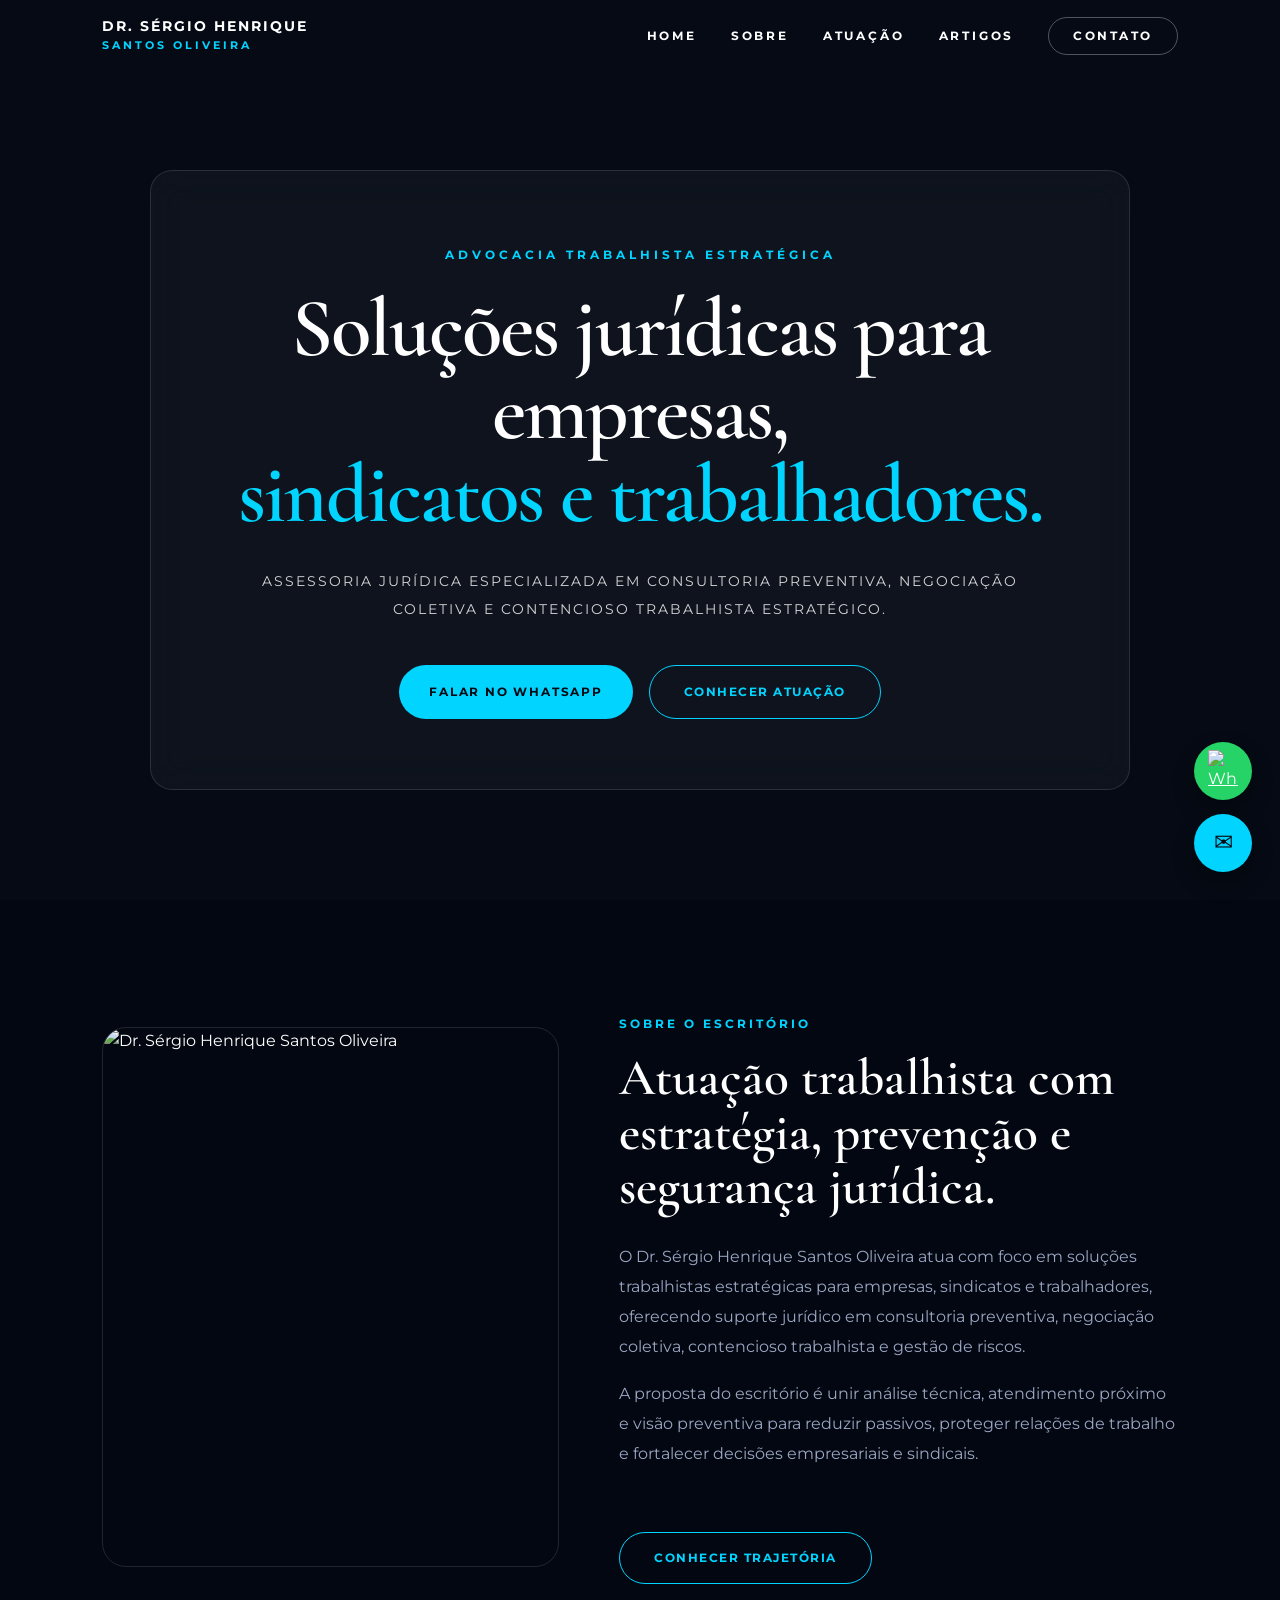
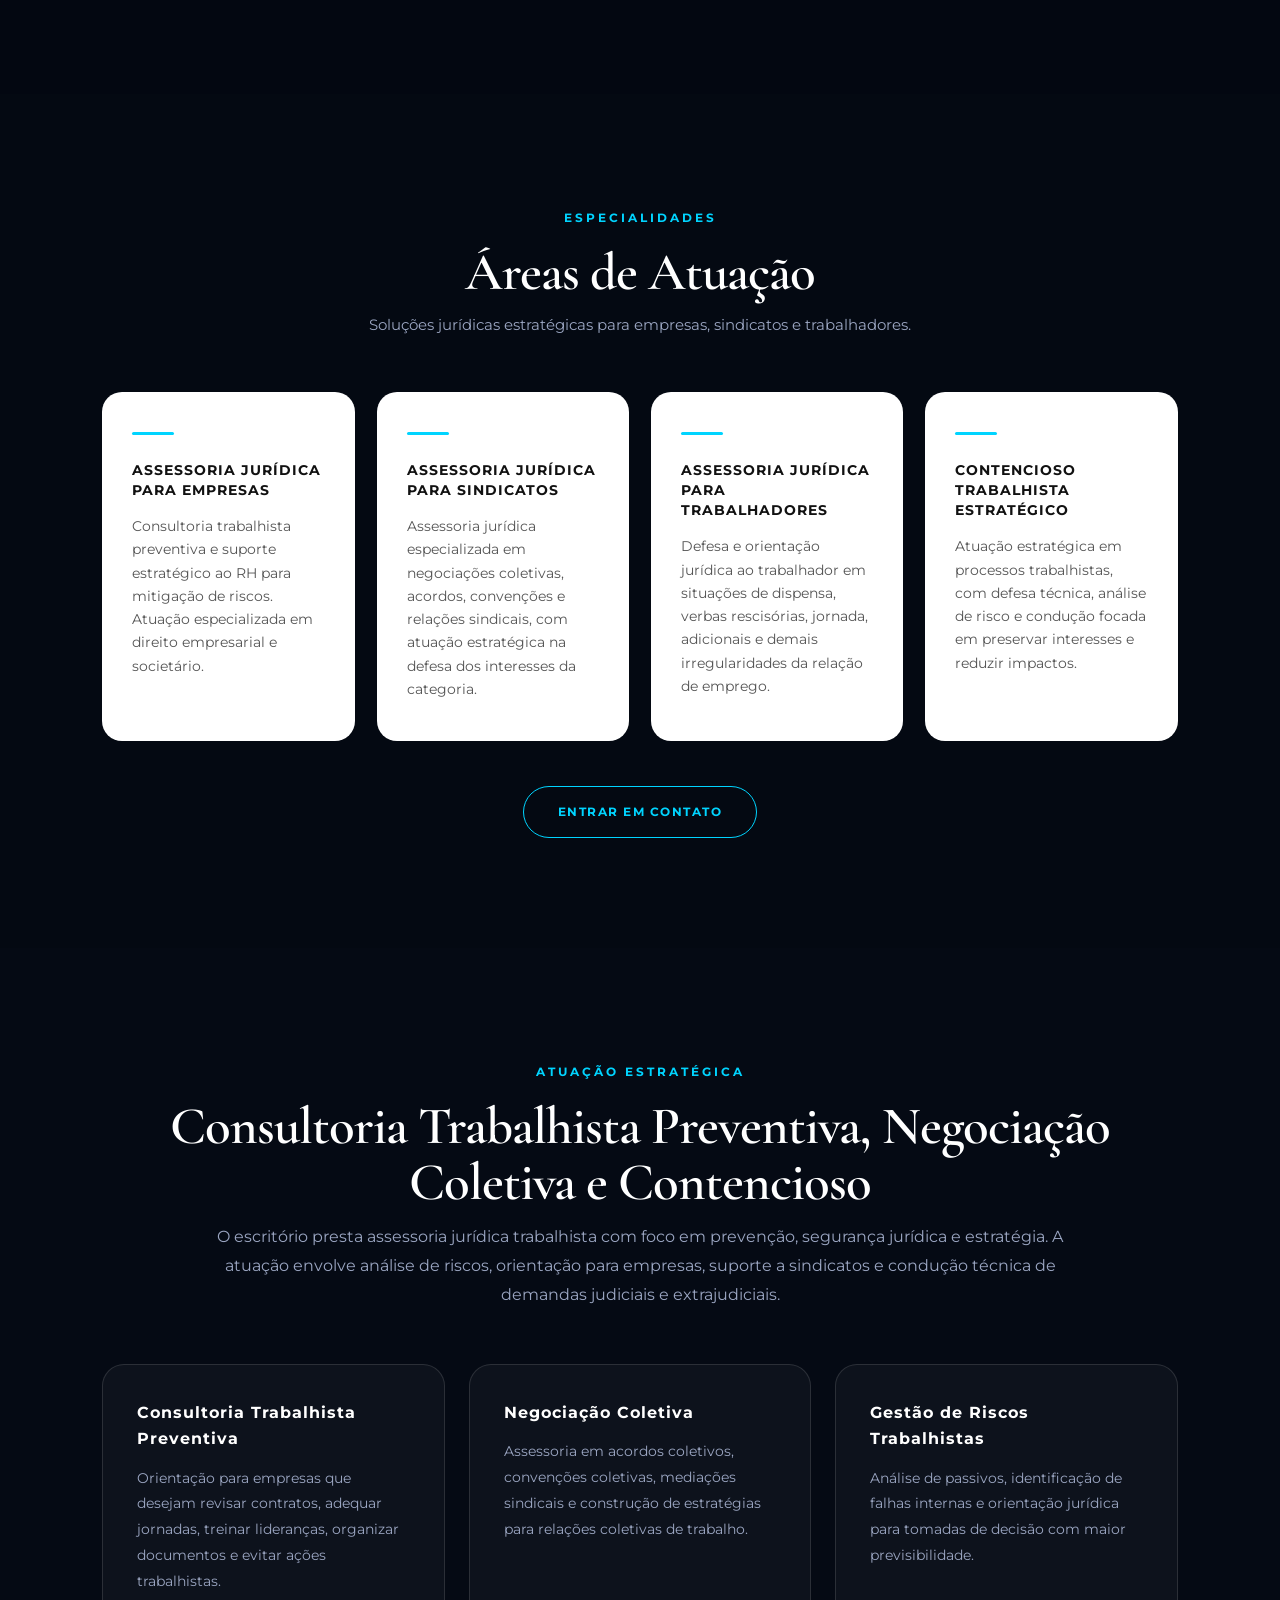
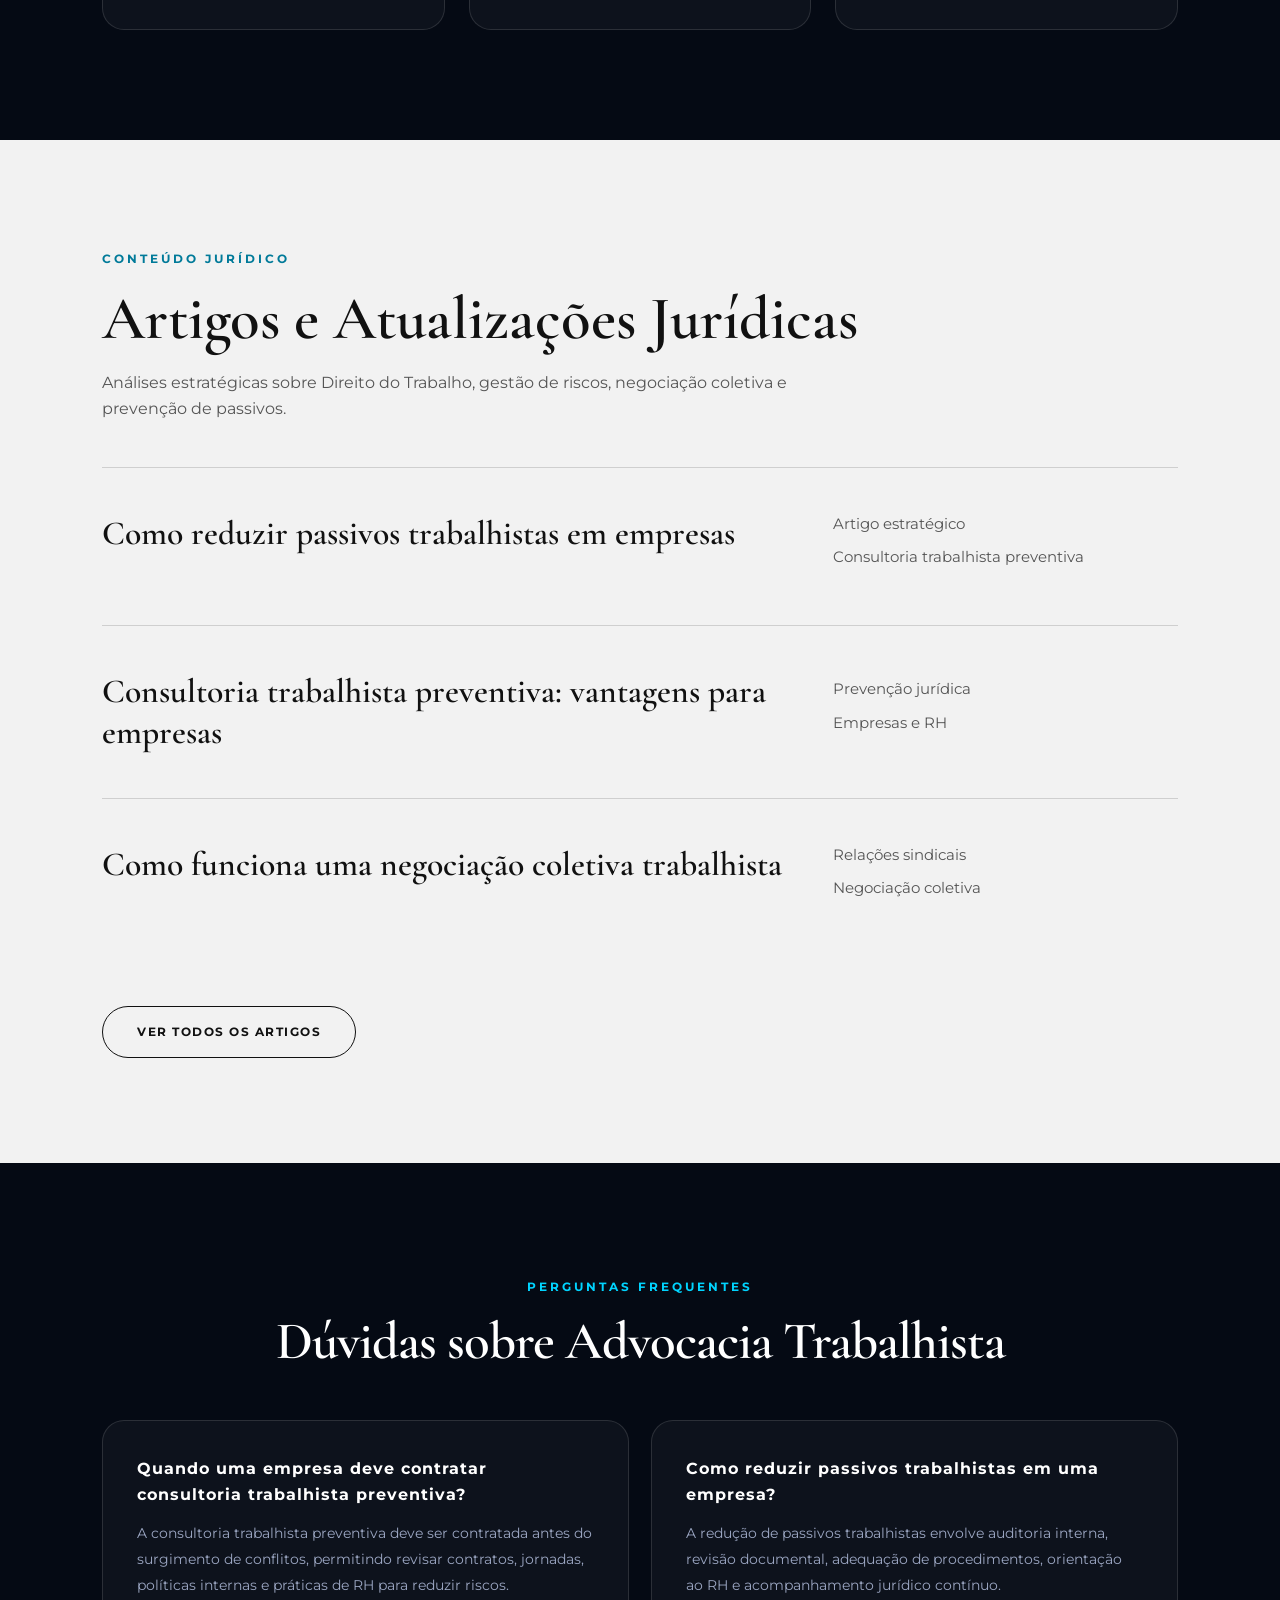
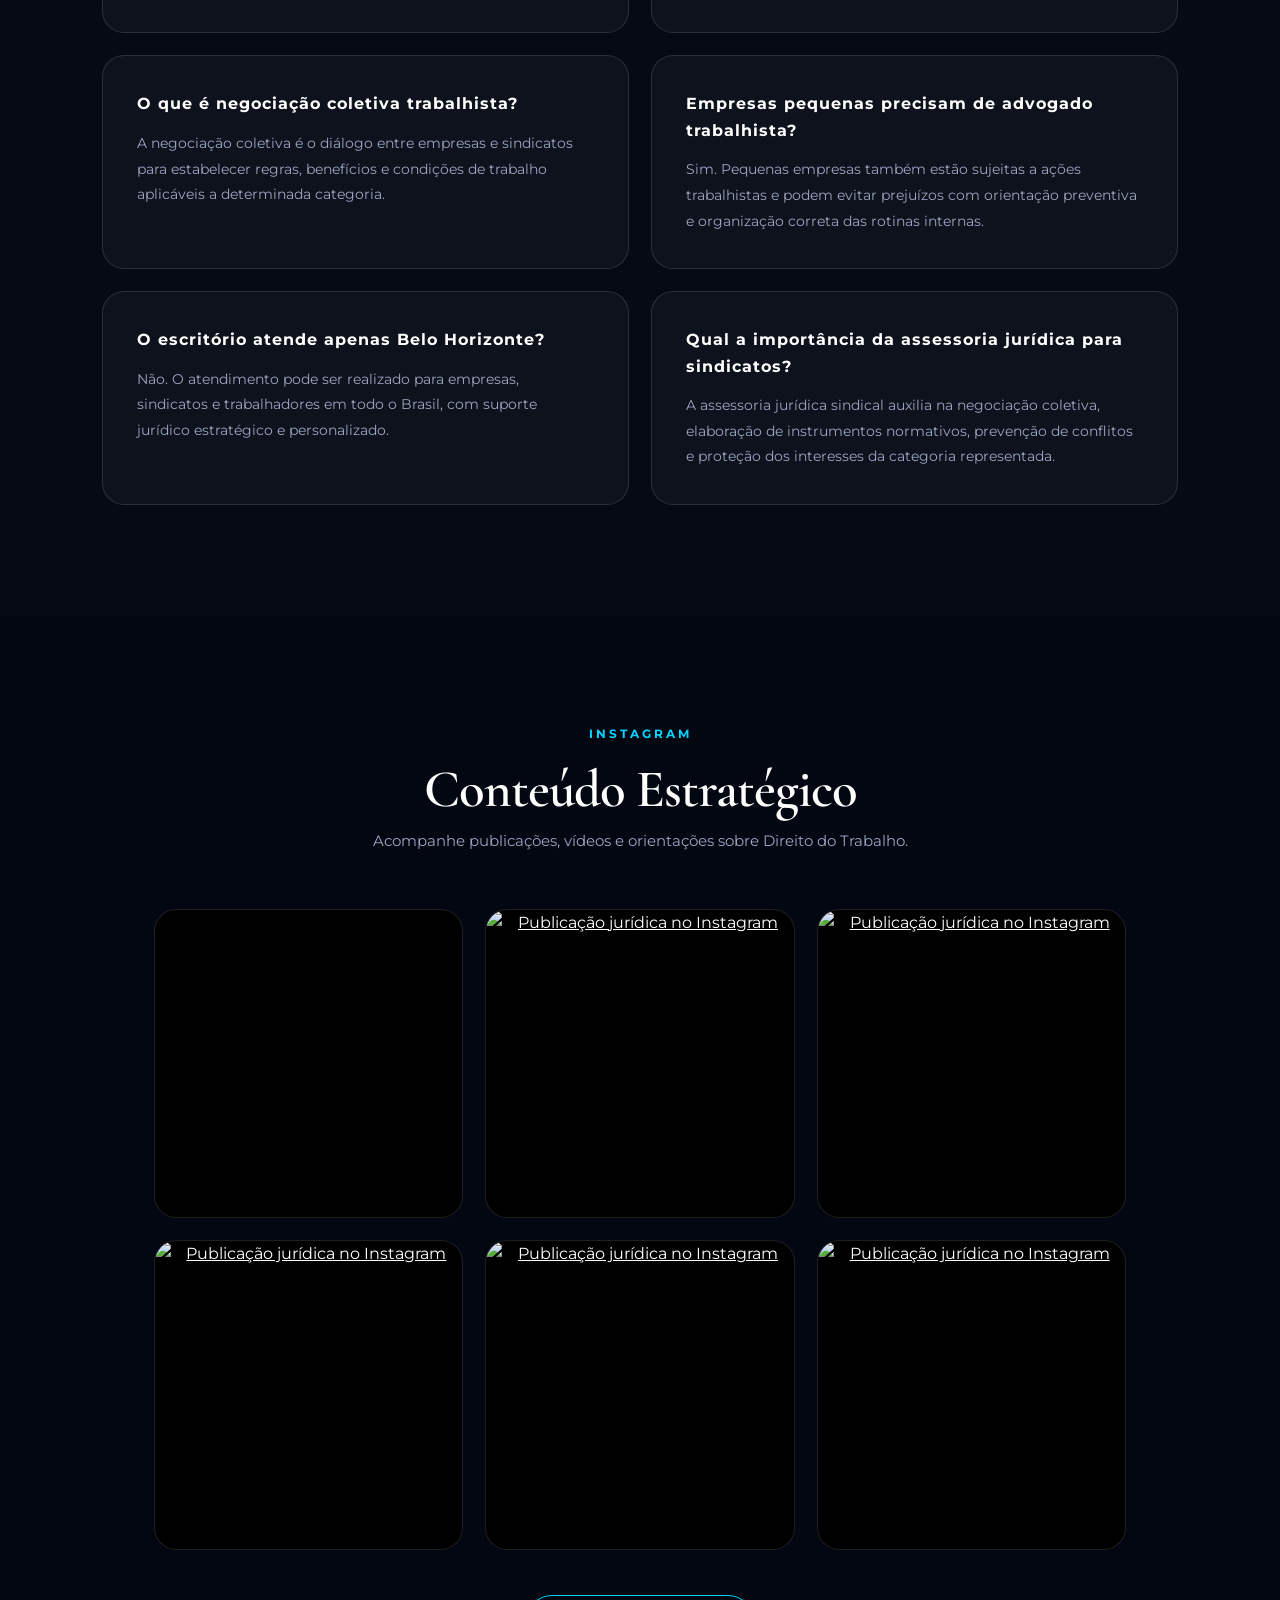
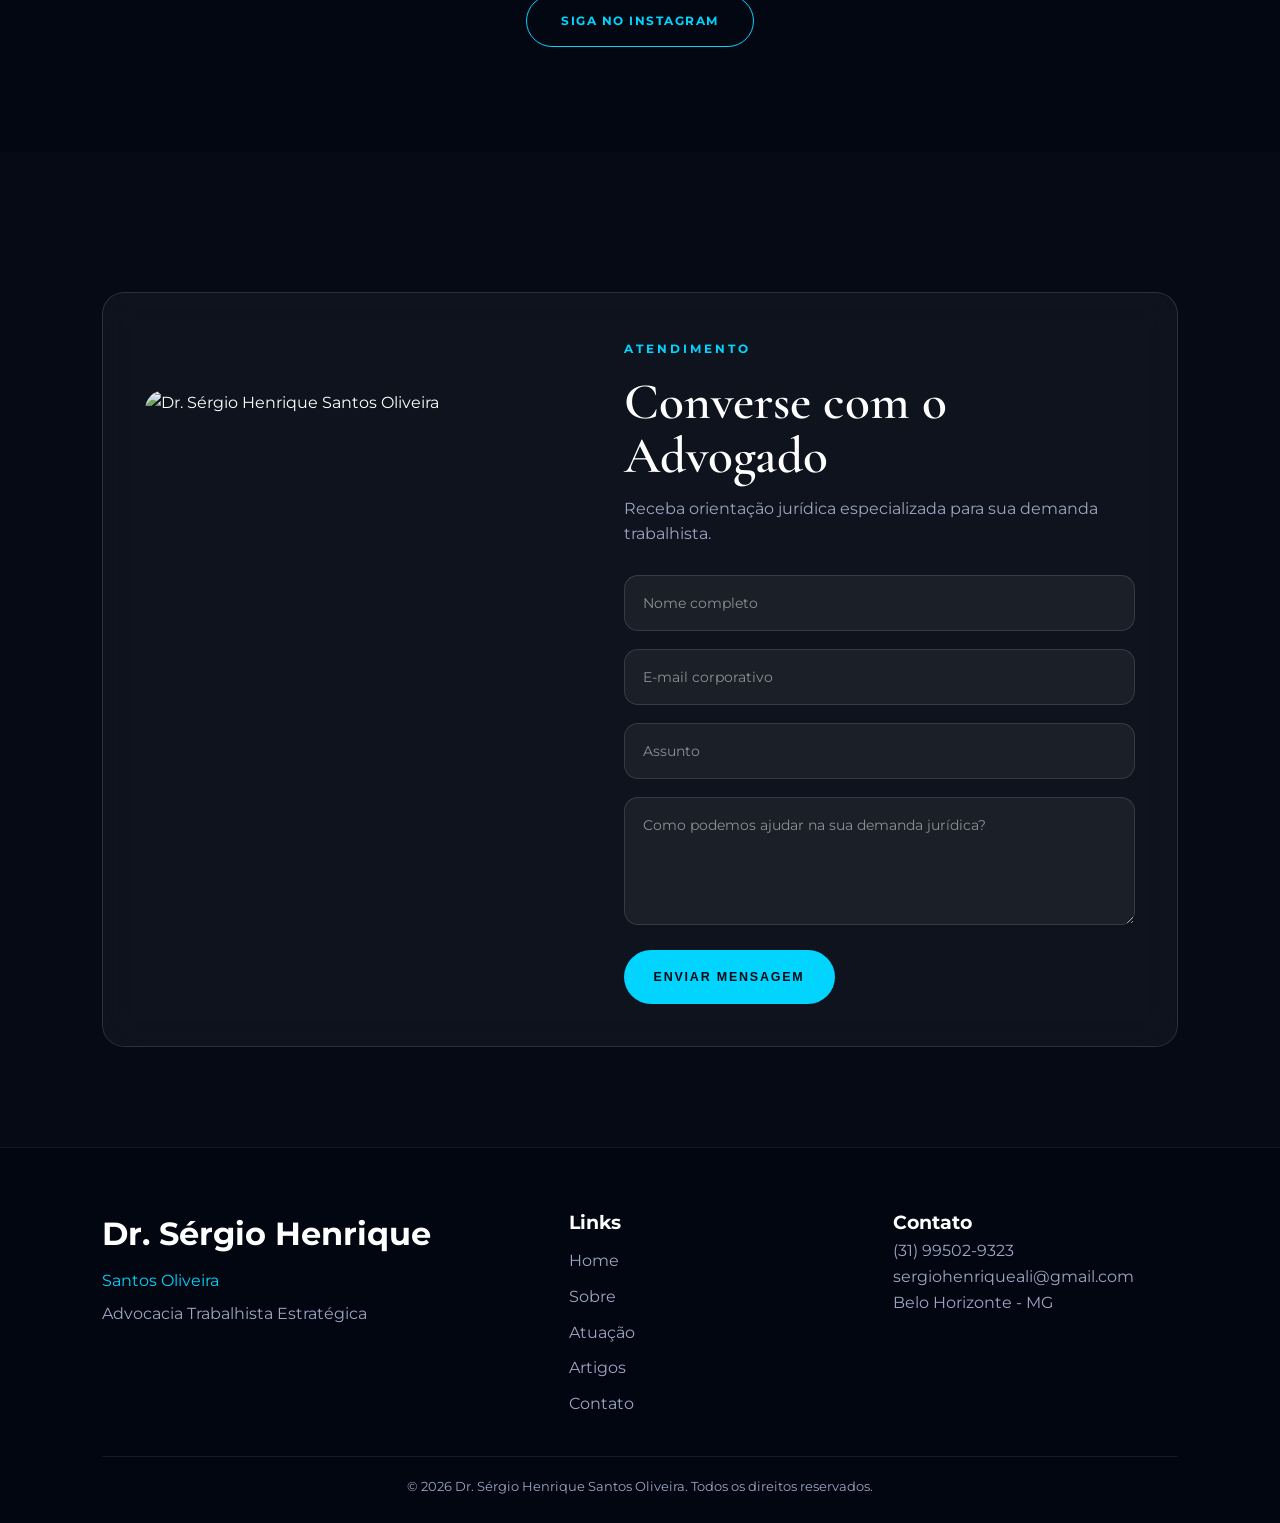
==== index.html @ 77956b5e "Add files via upload" ====
<!DOCTYPE html>
<html lang="pt-br">
<head>
    <meta charset="UTF-8">
    <meta name="viewport" content="width=device-width, initial-scale=1.0">

    <title>Advocacia Trabalhista Estratégica para Empresas e Sindicatos | Dr. Sérgio Henrique Santos Oliveira</title>

    <meta name="description" content="Advocacia trabalhista estratégica para empresas, sindicatos e trabalhadores. Consultoria preventiva, negociação coletiva, contencioso trabalhista e redução de passivos.">
    <meta name="keywords" content="advogado trabalhista, advogado trabalhista empresarial, consultoria trabalhista preventiva, negociação coletiva, sindicato, passivo trabalhista, contencioso trabalhista, advogado trabalhista em Belo Horizonte">
    <meta name="author" content="Dr. Sérgio Henrique Santos Oliveira">
    <meta name="robots" content="index, follow">

    <link rel="canonical" href="https://advocacia-sergio.vercel.app/">

    <meta property="og:type" content="website">
    <meta property="og:title" content="Advocacia Trabalhista Estratégica | Dr. Sérgio Henrique Santos Oliveira">
    <meta property="og:description" content="Consultoria preventiva, negociação coletiva e atuação trabalhista estratégica para empresas, sindicatos e trabalhadores.">
    <meta property="og:image" content="https://advocacia-sergio.vercel.app/fotos/foto6.jpg">
    <meta property="og:url" content="https://advocacia-sergio.vercel.app/">

    <meta name="twitter:card" content="summary_large_image">
    <meta name="twitter:title" content="Advocacia Trabalhista Estratégica">
    <meta name="twitter:description" content="Atuação jurídica trabalhista para empresas, sindicatos e trabalhadores.">
    <meta name="twitter:image" content="https://advocacia-sergio.vercel.app/fotos/foto6.jpg">

    <link href="https://fonts.googleapis.com/css2?family=Cormorant+Garamond:wght@500;600;700&family=Montserrat:wght@300;400;600;700&display=swap" rel="stylesheet">

    <link rel="stylesheet" href="style.css">

    <script type="application/ld+json">
    {
        "@context": "https://schema.org",
        "@type": "LegalService",
        "name": "Dr. Sérgio Henrique Santos Oliveira",
        "url": "https://advocacia-sergio.vercel.app",
        "image": "https://advocacia-sergio.vercel.app/fotos/foto6.jpg",
        "telephone": "+55 31 99502-9323",
        "areaServed": "Brasil",
        "serviceType": [
            "Advocacia Trabalhista",
            "Consultoria Trabalhista Preventiva",
            "Negociação Coletiva",
            "Contencioso Trabalhista",
            "Assessoria Jurídica para Sindicatos"
        ],
        "address": {
            "@type": "PostalAddress",
            "addressLocality": "Belo Horizonte",
            "addressRegion": "MG",
            "addressCountry": "BR"
        }
    }
    </script>

    <script type="application/ld+json">
    {
        "@context": "https://schema.org",
        "@type": "FAQPage",
        "mainEntity": [
            {
                "@type": "Question",
                "name": "Quando uma empresa deve contratar consultoria trabalhista preventiva?",
                "acceptedAnswer": {
                    "@type": "Answer",
                    "text": "A consultoria trabalhista preventiva deve ser contratada antes do surgimento de conflitos, permitindo revisar contratos, jornadas, políticas internas e práticas de RH para reduzir riscos trabalhistas."
                }
            },
            {
                "@type": "Question",
                "name": "Como reduzir passivos trabalhistas em uma empresa?",
                "acceptedAnswer": {
                    "@type": "Answer",
                    "text": "A redução de passivos trabalhistas envolve auditoria interna, revisão documental, adequação de procedimentos, orientação ao RH e acompanhamento jurídico contínuo."
                }
            },
            {
                "@type": "Question",
                "name": "O que é negociação coletiva trabalhista?",
                "acceptedAnswer": {
                    "@type": "Answer",
                    "text": "A negociação coletiva é o diálogo entre empresas e sindicatos para definir regras, benefícios e condições de trabalho aplicáveis a determinada categoria."
                }
            },
            {
                "@type": "Question",
                "name": "O escritório atende apenas em Belo Horizonte?",
                "acceptedAnswer": {
                    "@type": "Answer",
                    "text": "Não. O atendimento pode ser realizado para empresas, sindicatos e trabalhadores em todo o Brasil, com suporte jurídico estratégico e personalizado."
                }
            }
        ]
    }
    </script>
</head>

<body>

    <header class="navbar">
        <a href="index.html" class="logo">
            <span>Dr. Sérgio Henrique</span>
            <small>Santos Oliveira</small>
        </a>

        <nav>
            <ul>
                <li><a href="index.html">Home</a></li>
                <li><a href="sobre.html">Sobre</a></li>
                <li><a href="servicos.html">Atuação</a></li>
                <li><a href="blog/blog.html">Artigos</a></li>
                <li><a href="contato.html" class="nav-btn">Contato</a></li>
            </ul>
        </nav>
    </header>

    <main class="hero-glass">

        <div class="hero-content glass-card">

            <span class="hero-label">Advocacia Trabalhista Estratégica</span>

            <h1>
                Soluções jurídicas para empresas,
                <span>sindicatos e trabalhadores.</span>
            </h1>

            <p>
                ASSESSORIA JURÍDICA ESPECIALIZADA EM CONSULTORIA PREVENTIVA,
                NEGOCIAÇÃO COLETIVA E CONTENCIOSO TRABALHISTA ESTRATÉGICO.
            </p>

            <div class="hero-buttons">
                <a href="https://wa.me/5531995029323" target="_blank" class="btn-glow btn-main">
                    Falar no WhatsApp
                </a>

                <a href="servicos.html" class="btn-outline btn-secondary">
                    Conhecer Atuação
                </a>
            </div>

        </div>

    </main>

    <section class="authority-section">

        <div class="authority-container">

            <div class="authority-image">
                <img src="fotos/foto5.jpg" alt="Dr. Sérgio Henrique Santos Oliveira">
            </div>

            <div class="authority-content">
                <span class="section-label">Sobre o Escritório</span>

                <h2>
                    Atuação trabalhista com estratégia, prevenção e segurança jurídica.
                </h2>

                <p>
                    O Dr. Sérgio Henrique Santos Oliveira atua com foco em soluções trabalhistas estratégicas para empresas,
                    sindicatos e trabalhadores, oferecendo suporte jurídico em consultoria preventiva, negociação coletiva,
                    contencioso trabalhista e gestão de riscos.
                </p>

                <p>
                    A proposta do escritório é unir análise técnica, atendimento próximo e visão preventiva para reduzir
                    passivos, proteger relações de trabalho e fortalecer decisões empresariais e sindicais.
                </p>

                <a href="sobre.html" class="btn-outline">Conhecer trajetória</a>
            </div>

        </div>

    </section>

    <section class="areas-atuacao">

        <span class="section-label">Especialidades</span>

        <h2 class="section-title">
            Áreas de Atuação
        </h2>

        <p class="section-subtitle">
            Soluções jurídicas estratégicas para empresas, sindicatos e trabalhadores.
        </p>

        <div class="atuacao-grid">

         <article class="atuacao-card">
    <div class="simbolo-juridico"></div>
    <h3>Assessoria Jurídica para Empresas</h3>
    <p>
        Consultoria trabalhista preventiva e suporte estratégico ao RH para mitigação de riscos.
        Atuação especializada em direito empresarial e societário.
    </p>
</article>

<article class="atuacao-card">
    <div class="simbolo-juridico"></div>
    <h3>Assessoria Jurídica para Sindicatos</h3>
    <p>
        Assessoria jurídica especializada em negociações coletivas, acordos, convenções e relações sindicais,
        com atuação estratégica na defesa dos interesses da categoria.
    </p>
</article>

<article class="atuacao-card">
    <div class="simbolo-juridico"></div>
    <h3>Assessoria Jurídica para Trabalhadores</h3>
    <p>
        Defesa e orientação jurídica ao trabalhador em situações de dispensa, verbas rescisórias, jornada,
        adicionais e demais irregularidades da relação de emprego.
    </p>
</article>

<article class="atuacao-card">
    <div class="simbolo-juridico"></div>
    <h3>Contencioso Trabalhista Estratégico</h3>
    <p>
        Atuação estratégica em processos trabalhistas, com defesa técnica, análise de risco e condução focada
        em preservar interesses e reduzir impactos.
    </p>
</article>

        </div>

        <a href="https://wa.me/5531995029323" target="_blank" class="btn-outline">
            Entrar em Contato
        </a>

    </section>

    <section class="seo-section">

        <div class="seo-container">

            <span class="section-label">Atuação Estratégica</span>

            <h2 class="section-title">
                Consultoria Trabalhista Preventiva, Negociação Coletiva e Contencioso
            </h2>

            <p class="seo-text">
                O escritório presta assessoria jurídica trabalhista com foco em prevenção, segurança jurídica e estratégia.
                A atuação envolve análise de riscos, orientação para empresas, suporte a sindicatos e condução técnica de
                demandas judiciais e extrajudiciais.
            </p>

            <div class="seo-grid">

                <article class="seo-card">
                    <h3>Consultoria Trabalhista Preventiva</h3>
                    <p>
                        Orientação para empresas que desejam revisar contratos, adequar jornadas, treinar lideranças,
                        organizar documentos e evitar ações trabalhistas.
                    </p>
                </article>

                <article class="seo-card">
                    <h3>Negociação Coletiva</h3>
                    <p>
                        Assessoria em acordos coletivos, convenções coletivas, mediações sindicais e construção de estratégias
                        para relações coletivas de trabalho.
                    </p>
                </article>

                <article class="seo-card">
                    <h3>Gestão de Riscos Trabalhistas</h3>
                    <p>
                        Análise de passivos, identificação de falhas internas e orientação jurídica para tomadas de decisão
                        com maior previsibilidade.
                    </p>
                </article>

            </div>

        </div>

    </section>

    <section class="blog-section home-blog">

        <div class="blog-head">
            <span class="section-label dark-label">Conteúdo Jurídico</span>

            <h2 class="blog-title">
                Artigos e Atualizações Jurídicas
            </h2>

            <p>
                Análises estratégicas sobre Direito do Trabalho, gestão de riscos, negociação coletiva e prevenção de passivos.
            </p>
        </div>

        <a href="blog/artigo.html?slug=como-reduzir-passivos-trabalhistas-em-empresas" class="blog-post">
            <h3>
                Como reduzir passivos trabalhistas em empresas
            </h3>

            <div class="blog-meta">
                <span>Artigo estratégico</span>
                <span>Consultoria trabalhista preventiva</span>
            </div>
        </a>

        <a href="blog/artigo.html?slug=consultoria-trabalhista-preventiva-para-empresas" class="blog-post">
            <h3>
                Consultoria trabalhista preventiva: vantagens para empresas
            </h3>

            <div class="blog-meta">
                <span>Prevenção jurídica</span>
                <span>Empresas e RH</span>
            </div>
        </a>

        <a href="blog/artigo.html?slug=como-funciona-negociacao-coletiva-trabalhista" class="blog-post">
            <h3>
                Como funciona uma negociação coletiva trabalhista
            </h3>

            <div class="blog-meta">
                <span>Relações sindicais</span>
                <span>Negociação coletiva</span>
            </div>
        </a>

        <a href="blog/blog.html" class="btn-dark-blog">
            Ver todos os artigos
        </a>

    </section>

    <section class="faq-section">

        <div class="faq-container">

            <span class="section-label">Perguntas Frequentes</span>

            <h2 class="section-title">
                Dúvidas sobre Advocacia Trabalhista
            </h2>

            <div class="faq-list">

                <article class="faq-item">
                    <h3>Quando uma empresa deve contratar consultoria trabalhista preventiva?</h3>
                    <p>
                        A consultoria trabalhista preventiva deve ser contratada antes do surgimento de conflitos,
                        permitindo revisar contratos, jornadas, políticas internas e práticas de RH para reduzir riscos.
                    </p>
                </article>

                <article class="faq-item">
                    <h3>Como reduzir passivos trabalhistas em uma empresa?</h3>
                    <p>
                        A redução de passivos trabalhistas envolve auditoria interna, revisão documental,
                        adequação de procedimentos, orientação ao RH e acompanhamento jurídico contínuo.
                    </p>
                </article>

                <article class="faq-item">
                    <h3>O que é negociação coletiva trabalhista?</h3>
                    <p>
                        A negociação coletiva é o diálogo entre empresas e sindicatos para estabelecer regras,
                        benefícios e condições de trabalho aplicáveis a determinada categoria.
                    </p>
                </article>

                <article class="faq-item">
                    <h3>Empresas pequenas precisam de advogado trabalhista?</h3>
                    <p>
                        Sim. Pequenas empresas também estão sujeitas a ações trabalhistas e podem evitar prejuízos
                        com orientação preventiva e organização correta das rotinas internas.
                    </p>
                </article>

                <article class="faq-item">
                    <h3>O escritório atende apenas Belo Horizonte?</h3>
                    <p>
                        Não. O atendimento pode ser realizado para empresas, sindicatos e trabalhadores em todo o Brasil,
                        com suporte jurídico estratégico e personalizado.
                    </p>
                </article>

                <article class="faq-item">
                    <h3>Qual a importância da assessoria jurídica para sindicatos?</h3>
                    <p>
                        A assessoria jurídica sindical auxilia na negociação coletiva, elaboração de instrumentos normativos,
                        prevenção de conflitos e proteção dos interesses da categoria representada.
                    </p>
                </article>

            </div>

        </div>

    </section>

    <section class="instagram-section">

        <span class="section-label">Instagram</span>

        <h2 class="section-title">
            Conteúdo Estratégico
        </h2>

        <p class="section-subtitle">
            Acompanhe publicações, vídeos e orientações sobre Direito do Trabalho.
        </p>

        <div class="insta-grid">

            <a href="https://www.instagram.com/reel/DWsVd2wgY7x/" target="_blank" class="insta-post">
                <video autoplay muted loop playsinline class="video-preview">
                    <source src="fotos/video1.mp4" type="video/mp4">
                </video>
                <div class="insta-overlay">Assistir Reel</div>
            </a>

            <a href="https://www.instagram.com/p/DWuZFUmFocq/" target="_blank" class="insta-post">
                <img src="fotos/post1.png" alt="Publicação jurídica no Instagram">
                <div class="insta-overlay">Ver Post</div>
            </a>

            <a href="https://www.instagram.com/p/DW95ReBFrdx/" target="_blank" class="insta-post">
                <img src="fotos/post2.png" alt="Publicação jurídica no Instagram">
                <div class="insta-overlay">Ver Post</div>
            </a>

            <a href="https://www.instagram.com/p/DW67DgHFga1/" target="_blank" class="insta-post">
                <img src="fotos/post3.png" alt="Publicação jurídica no Instagram">
                <div class="insta-overlay">Ver Post</div>
            </a>

            <a href="https://www.instagram.com/p/DXSZeMQlkLG/" target="_blank" class="insta-post">
                <img src="fotos/post4.png" alt="Publicação jurídica no Instagram">
                <div class="insta-overlay">Ver Post</div>
            </a>

            <a href="https://www.instagram.com/p/DXUNg5OFj5D/" target="_blank" class="insta-post">
                <img src="fotos/post5.png" alt="Publicação jurídica no Instagram">
                <div class="insta-overlay">Ver Post</div>
            </a>

        </div>

        <a href="https://instagram.com/sergiohenrique.trabalhista" target="_blank" class="btn-outline">
            Siga no Instagram
        </a>

    </section>

    <section class="contact-section">

        <div class="contact-container glass-card">

            <div class="contact-photo-area">
                <img src="fotos/foto4.jpg" alt="Dr. Sérgio Henrique Santos Oliveira" class="contact-photo-full">
            </div>

            <div class="contact-form-area">

                <span class="section-label">Atendimento</span>

                <h2 class="form-title">
                    Converse com o Advogado
                </h2>

                <p class="form-subtitle">
                    Receba orientação jurídica especializada para sua demanda trabalhista.
                </p>

                <form action="https://formspree.io/f/sergiohenriqueali@gmail.com" method="POST">

                    <input type="text" name="nome" placeholder="Nome completo" required>

                    <input type="email" name="email" placeholder="E-mail corporativo" required>

                    <input type="text" name="assunto" placeholder="Assunto">

                    <textarea name="mensagem" placeholder="Como podemos ajudar na sua demanda jurídica?" rows="5" required></textarea>

                    <button type="submit" class="btn-glow">
                        Enviar mensagem
                    </button>

                </form>

            </div>

        </div>

    </section>

    <div class="floating-contact">

        <a href="https://wa.me/5531995029323" target="_blank" class="float-btn whatsapp" aria-label="Falar no WhatsApp">
            <img src="https://upload.wikimedia.org/wikipedia/commons/6/6b/WhatsApp.svg" alt="WhatsApp">
        </a>

        <a href="mailto:sergiohenriqueali@gmail.com" class="float-btn email" aria-label="Enviar e-mail">
           ✉
        </a>

    </div>
<footer class="site-footer">

    <div class="footer-container">

        <div class="footer-brand">
            <h2>Dr. Sérgio Henrique</h2>
            <p>Santos Oliveira</p>
            <span>Advocacia Trabalhista Estratégica</span>
        </div>

        <div class="footer-links">
            <h3>Links</h3>
            <a href="index.html">Home</a>
            <a href="sobre.html">Sobre</a>
            <a href="servicos.html">Atuação</a>
            <a href="blog/blog.html">Artigos</a>
            <a href="contato.html">Contato</a>
        </div>

        <div class="footer-contact">
            <h3>Contato</h3>
            <p>(31) 99502-9323</p>
            <p>sergiohenriqueali@gmail.com</p>
            <p>Belo Horizonte - MG</p>
        </div>

    </div>

    <div class="footer-bottom">
        <p>© 2026 Dr. Sérgio Henrique Santos Oliveira. Todos os direitos reservados.</p>
    </div>

</footer>

    <script src="script.js"></script>

</body>
</html>
---- style.css ----
:root {
    --bg-dark: #050a14;
    --bg-deep: #030711;
    --cyan: #00d4ff;
    --cyan-soft: rgba(0, 212, 255, 0.18);
    --glass: rgba(255, 255, 255, 0.04);
    --border: rgba(255, 255, 255, 0.12);
    --text-gray: #9ba6c2;
    --white: #ffffff;
    --black: #050a14;
    --font-title: 'Cormorant Garamond', serif;
    --font-body: 'Montserrat', sans-serif;
}

* {
    margin: 0;
    padding: 0;
    box-sizing: border-box;
}

html {
    scroll-behavior: smooth;
}

body {
    background: var(--bg-dark);
    color: var(--white);
    line-height: 1.6;
    overflow-x: hidden;
    font-family: var(--font-body);
}

img,
video {
    max-width: 100%;
    display: block;
}

a {
    color: inherit;
}

/* NAVBAR */

.navbar {
    display: flex;
    justify-content: space-between;
    align-items: center;
    padding: 18px 8%;
    position: fixed;
    width: 100%;
    top: 0;
    left: 0;
    z-index: 1000;
    backdrop-filter: blur(14px);
    background: rgba(5, 10, 20)
}

.navbar-dark {
    background: rgba(5, 10, 20, 0.92);
    padding: 18px 8%;
    box-shadow: 0 20px 40px rgba(0,0,0,0.25);
}

.logo {
    text-decoration: none;
    color: var(--white);
    text-transform: uppercase;
    letter-spacing: 2px;
    line-height: 1.15;
    font-weight: 700;
    font-size: 0.9rem;
}

.logo span {
    display: block;
}

.logo small {
    display: block;
    color: var(--cyan);
    font-size: 0.68rem;
    letter-spacing: 3px;
    margin-top: 4px;
}

nav ul {
    display: flex;
    list-style: none;
    gap: 34px;
    align-items: center;
}

nav ul a {
     text-decoration: none;
    color: var(--white);
    font-size: 0.72rem;
    letter-spacing: 2.8px;
    font-weight: 700;
    text-transform: uppercase;
    transition: 0.3s ease;
}

nav ul a:hover {
    color: var(--cyan);
}

.nav-btn {
     border: 1px solid rgba(255,255,255,0.30);
    padding: 11px 24px;
    border-radius: 999px;
    letter-spacing: 2.5px;
    transition: all .3s ease;
}

.nav-btn:hover {
     background: var(--cyan);
    color: var(--bg-dark);
    border-color: var(--cyan);
}

/* BUTTONS */

.btn-glow {
    background: var(--cyan);
    border: none;
    padding: 16px 30px;
    font-weight: 700;
    color: var(--bg-dark);
    text-decoration: none;
    display: inline-flex;
    align-items: center;
    justify-content: center;
    gap: 10px;
    transition: all 0.35s ease;
    cursor: pointer;
    text-transform: uppercase;
    letter-spacing: 1.8px;
    border-radius: 50px;
    min-height: 54px;
    font-size: 0.78rem;
}

.btn-glow:hover {
    transform: translateY(-3px);
    box-shadow:
        0 0 15px rgba(0,212,255,0.25),
        0 0 35px rgba(0,212,255,0.15);
}

.btn-main {
    min-width: 220px;
}

.btn-outline {
    margin-top: 45px;
    padding: 15px 34px;
    border: 1px solid var(--cyan);
    color: var(--cyan);
    text-decoration: none;
    font-size: 0.78rem;
    font-weight: 700;
    border-radius: 50px;
    display: inline-flex;
    justify-content: center;
    align-items: center;
    transition: 0.35s ease;
    text-transform: uppercase;
    letter-spacing: 1.5px;
    min-height: 52px;
}

.btn-outline:hover {
    background: var(--cyan);
    color: var(--bg-dark);
    box-shadow: 0 0 20px rgba(0,212,255,0.25);
    transform: translateY(-3px);
}

.btn-secondary {
    margin-top: 0;
}

.btn-dark-blog {
    display: inline-flex;
    margin-top: 50px;
    color: #111;
    border: 1px solid #111;
    text-decoration: none;
    padding: 15px 34px;
    border-radius: 50px;
    text-transform: uppercase;
    letter-spacing: 1.5px;
    font-size: 0.78rem;
    font-weight: 700;
    transition: 0.35s ease;
}

.btn-dark-blog:hover {
    background: #111;
    color: #fff;
}

/* GLOBAL */

.glass-card {
    background: var(--glass);
    backdrop-filter: blur(18px);
    border: 1px solid var(--border);
    border-radius: 22px;
}

.section-label {
    display: inline-block;
    color: var(--cyan);
    font-size: 0.72rem;
    letter-spacing: 3px;
    text-transform: uppercase;
    margin-bottom: 18px;
    font-weight: 700;
}

.dark-label {
    color: #007a99;
}

.section-title {
    font-family: var(--font-title);
    font-size: 3.3rem;
    line-height: 1.05;
    margin-bottom: 12px;
    font-weight: 600;
    letter-spacing: -1px;
}

.section-subtitle {
    color: var(--text-gray);
    margin-bottom: 55px;
    font-size: 0.95rem;
}

/* HERO */

.hero-glass {
    min-height: 100vh;
    display: flex;
    align-items: center;
    justify-content: center;
    padding: 150px 20px 90px;
    background:
        linear-gradient(90deg, rgba(5,10,20,0.94), rgba(5,10,20,0.68)),
        url('fotos/escritorio.jpg') center/cover;
}

.hero-content {
    max-width: 980px;
    width: 100%;
    padding: 70px;
    text-align: center;
}

.hero-label {
    display: inline-block;
    color: var(--cyan);
    text-transform: uppercase;
    letter-spacing: 4px;
    font-size: 0.72rem;
    font-weight: 700;
    margin-bottom: 22px;
}

.hero-content h1 {
    font-family: var(--font-title);
    font-size: 5.2rem;
    font-weight: 600;
    line-height: 1;
    margin-bottom: 32px;
    letter-spacing: -2px;
}

.hero-content h1 span {
    color: var(--cyan);
    display: block;
}

.hero-content p {
    margin: 0 auto 42px;
    max-width: 780px;
    font-size: 0.9rem;
    letter-spacing: 2px;
    text-transform: uppercase;
    color: rgba(255,255,255,0.82);
    line-height: 1.9;
}

.hero-buttons {
    display: flex;
    gap: 16px;
    justify-content: center;
    flex-wrap: wrap;
}

/* AUTHORITY */

.authority-section {
    padding: 110px 8%;
    background: var(--bg-deep);
}

.authority-container {
    max-width: 1180px;
    margin: 0 auto;
    display: grid;
    grid-template-columns: 0.9fr 1.1fr;
    gap: 60px;
    align-items: center;
}

.authority-image img {
    width: 100%;
    height: 540px;
    object-fit: cover;
    object-position: center 15%;
    border-radius: 24px;
    filter: grayscale(0.25);
    border: 1px solid var(--border);
}

.authority-content h2 {
    font-family: var(--font-title);
    font-size: 3.2rem;
    line-height: 1.06;
    font-weight: 600;
    margin-bottom: 28px;
}

.authority-content p {
    color: var(--text-gray);
    margin-bottom: 18px;
    font-size: 0.98rem;
    line-height: 1.9;
}

/* HOME CARDS */

.areas-atuacao {
    padding: 110px 8%;
    background-color: #040912;
    text-align: center;
}

.atuacao-grid {
    display: grid;
    grid-template-columns: repeat(4, 1fr);
    gap: 22px;
    max-width: 1200px;
    margin: 0 auto;
}

.atuacao-card {
    background-color: #ffffff;
    padding: 40px 30px;
    border-radius: 20px;
    text-align: left;
    transition: 0.35s ease;
    min-height: 260px;
}

.atuacao-card:hover {
    transform: translateY(-10px);
    box-shadow: 0 22px 50px rgba(0,0,0,0.25);
}

.simbolo-juridico {
    width: 42px;
    height: 3px;
    background: var(--cyan);
    margin-bottom: 25px;
    border-radius: 2px;
}

.atuacao-card h3 {
    color: #111;
    font-size: 0.9rem;
    letter-spacing: 1px;
    text-transform: uppercase;
    margin-bottom: 15px;
    line-height: 1.4;
}

.atuacao-card p {
    color: #555;
    font-size: 0.88rem;
    line-height: 1.65;
}

/* SEO */

.seo-section,
.faq-section {
    padding: 110px 8%;
    background: var(--bg-dark);
}

.seo-container,
.faq-container {
    max-width: 1200px;
    margin: 0 auto;
    text-align: center;
}

.seo-text {
    max-width: 850px;
    margin: 0 auto 55px;
    color: var(--text-gray);
    font-size: 0.98rem;
    line-height: 1.85;
}

.seo-grid {
    display: grid;
    grid-template-columns: repeat(3, 1fr);
    gap: 24px;
}

.seo-card,
.faq-item {
    background: rgba(255,255,255,0.035);
    border: 1px solid var(--border);
    border-radius: 22px;
    padding: 34px;
    text-align: left;
    transition: 0.35s ease;
}

.seo-card:hover,
.faq-item:hover {
    transform: translateY(-6px);
    border-color: rgba(0,212,255,0.42);
    box-shadow: 0 20px 45px rgba(0,0,0,0.25);
}

.seo-card h3,
.faq-item h3 {
    color: white;
    font-size: 1.02rem;
    margin-bottom: 14px;
    letter-spacing: 1px;
}

.seo-card p,
.faq-item p {
    color: var(--text-gray);
    font-size: 0.9rem;
    line-height: 1.8;
}

.faq-list {
    display: grid;
    grid-template-columns: 1fr 1fr;
    gap: 22px;
    margin-top: 50px;
}

/* BLOG HOME */

.blog-section {
    background: #f2f2f2;
    padding: 105px 8%;
}

.home-blog {
    text-align: left;
}

.blog-head {
    max-width: 950px;
    margin-bottom: 45px;
}

.blog-head p {
    color: #555;
    max-width: 720px;
}

.blog-title {
    color: #111;
    font-size: 3.8rem;
    margin-bottom: 20px;
    font-family: var(--font-title);
    font-weight: 600;
    line-height: 1.05;
}

.blog-post {
    display: grid;
    grid-template-columns: 2fr 1fr;
    gap: 40px;
    padding: 45px 0;
    border-top: 1px solid #cfcfcf;
    text-decoration: none;
    transition: 0.3s;
}

.blog-post:hover {
    opacity: 0.75;
}

.blog-post h3 {
    color: #111;
    font-size: 2.1rem;
    line-height: 1.22;
    font-family: var(--font-title);
    font-weight: 600;
}

.blog-meta {
    display: flex;
    flex-direction: column;
    justify-content: center;
}

.blog-meta span {
    color: #555;
    margin-bottom: 10px;
    font-size: 0.92rem;
}

/* SERVICES */

.services-section {
    padding: 155px 10% 100px;
    text-align: center;
    min-height: 100vh;
}

.services-grid {
    display: grid;
    grid-template-columns: 1fr 1fr;
    gap: 40px;
    margin-top: 55px;
}

.flip-card {
    height: 500px;
    perspective: 1000px;
    cursor: pointer;
    background: transparent;
}

.flip-card-inner {
    position: relative;
    width: 100%;
    height: 100%;
    transition: transform 0.8s;
    transform-style: preserve-3d;
}

.flip-card.active .flip-card-inner {
    transform: rotateY(180deg);
}

.flip-card-front,
.flip-card-back {
    position: absolute;
    width: 100%;
    height: 100%;
    backface-visibility: hidden;
    border-radius: 24px;
    overflow: hidden;
}

.flip-card-front {
    background: rgba(255, 255, 255, 0.05);
    border: 1px solid var(--border);
    backdrop-filter: blur(10px);
    display: flex;
    justify-content: center;
    align-items: center;
    padding: 40px;
}

.flip-card-front h3 {
    font-family: var(--font-title);
    font-size: 3rem;
    letter-spacing: 1px;
    color: white;
    font-weight: 600;
    text-shadow: 0 5px 15px rgba(0,0,0,0.5);
}

.flip-card-back {
    transform: rotateY(180deg);
    background-size: cover;
    background-position: center;
}

.back-overlay {
    background: rgba(5, 10, 20, 0.86);
    backdrop-filter: blur(8px);
    width: 100%;
    height: 100%;
    padding: 50px;
    display: flex;
    flex-direction: column;
    justify-content: center;
    text-align: left;
}

.back-overlay h3 {
    color: var(--cyan);
    margin-bottom: 25px;
    font-size: 1.4rem;
    text-transform: uppercase;
    border-bottom: 2px solid var(--cyan);
    display: inline-block;
    padding-bottom: 7px;
}

.back-overlay ul {
    list-style: none;
}

.back-overlay li {
    margin-bottom: 15px;
    font-size: 0.96rem;
    border-left: 2px solid var(--cyan);
    padding-left: 20px;
    color: #ffffff;
    line-height: 1.55;
}

/* INSTAGRAM */

.instagram-section {
    padding: 105px 12%;
    text-align: center;
    background: var(--bg-deep);
}

.insta-grid {
    display: grid;
    grid-template-columns: repeat(3, 1fr);
    gap: 22px;
    max-width: 1100px;
    margin: 0 auto;
}

.insta-post {
    position: relative;
    aspect-ratio: 1 / 1;
    overflow: hidden;
    display: block;
    border-radius: 22px;
    border: 1px solid var(--border);
    background: #000;
}

.video-preview,
.insta-post img {
    width: 100%;
    height: 100%;
    object-fit: cover;
    transition: 0.8s;
}

.insta-overlay {
    position: absolute;
    inset: 0;
    background: rgba(0,212,255,0.38);
    display: flex;
    align-items: center;
    justify-content: center;
    opacity: 0;
    transition: 0.3s;
    font-weight: 700;
    color: white;
    letter-spacing: 1.5px;
    text-transform: uppercase;
    font-size: 0.78rem;
}

.insta-post:hover .video-preview,
.insta-post:hover img {
    transform: scale(1.08);
}

.insta-post:hover .insta-overlay {
    opacity: 1;
}

/* CONTATO */

.contact-section {
    padding: 140px 8% 100px;
    display: flex;
    justify-content: center;
    min-height: 100vh;
    background: var(--bg-dark);
}

.contact-container {
    display: grid;
    grid-template-columns: 0.9fr 1.1fr;
    gap: 60px;
    max-width: 1200px;
    width: 100%;
    align-items: center;
    padding: 42px;
}

.contact-photo-full {
    width: 100%;
    height: 560px;
    object-fit: cover;
    object-position: center 15%;
    border-radius: 20px;
    filter: grayscale(0.35);
}

.form-title {
    font-family: var(--font-title);
    font-size: 3.2rem;
    line-height: 1.05;
    margin-bottom: 12px;
    font-weight: 600;
}

.form-subtitle {
    color: var(--text-gray);
    margin-bottom: 28px;
}

input,
textarea {
    background: rgba(255,255,255,0.05);
    border: 1px solid var(--border);
    padding: 18px;
    color: white;
    border-radius: 14px;
    width: 100%;
    margin-bottom: 18px;
    font-size: 0.9rem;
    font-family: var(--font-body);
}

input::placeholder,
textarea::placeholder {
    color: rgba(255,255,255,0.5);
}

input:focus,
textarea:focus {
    outline: none;
    border-color: var(--cyan);
    background: rgba(255,255,255,0.08);
}

/* FLOATING BUTTONS */

.floating-contact {
    position: fixed;
    bottom: 28px;
    right: 28px;
    display: flex;
    flex-direction: column;
    gap: 14px;
    z-index: 9999;
}

.float-btn {
    width: 58px;
    height: 58px;
    border-radius: 50%;
    display: flex;
    align-items: center;
    justify-content: center;
    transition: 0.3s;
    box-shadow: 0 10px 22px rgba(0,0,0,0.32);
}

.float-btn:hover {
    transform: scale(1.08);
}

.whatsapp {
    background: #25d366;
}

.whatsapp img {
    width: 30px;
}

.email {
    background: var(--cyan);
    color: #050a14;
    font-size: 1.45rem;
    text-decoration: none;
}

/* PÁGINAS NOVAS */

.page-hero {
    padding: 165px 8% 85px;
    background:
        linear-gradient(90deg, rgba(5,10,20,0.95), rgba(5,10,20,0.72)),
        url('fotos/escritorio.jpg') center/cover;
    text-align: center;
}

.page-hero h1 {
    font-family: var(--font-title);
    font-size: 4.2rem;
    line-height: 1.05;
    font-weight: 600;
    max-width: 980px;
    margin: 0 auto 20px;
}

.page-hero p {
    color: var(--text-gray);
    max-width: 760px;
    margin: 0 auto;
    line-height: 1.8;
}

.content-section {
    padding: 105px 8%;
    background: var(--bg-dark);
}

.content-container {
    max-width: 1150px;
    margin: 0 auto;
}

.two-columns {
    display: grid;
    grid-template-columns: 1fr 1fr;
    gap: 55px;
    align-items: center;
}

.text-content h2 {
    font-family: var(--font-title);
    font-size: 3rem;
    line-height: 1.08;
    margin-bottom: 25px;
}

.text-content p {
    color: var(--text-gray);
    margin-bottom: 18px;
    line-height: 1.85;
}

.rounded-image {
    width: 100%;
    height: 520px;
    object-fit: cover;
    object-position: center 15%;
    border-radius: 24px;
    border: 1px solid var(--border);
}

/* BLOG PAGE */

.blog-list-section {
    padding: 100px 8%;
    background: #f2f2f2;
    color: #111;
}

.blog-grid-page {
    max-width: 1180px;
    margin: 0 auto;
    display: grid;
    grid-template-columns: repeat(3, 1fr);
    gap: 28px;
}

.article-card {
    background: #fff;
    border-radius: 22px;
    overflow: hidden;
    text-decoration: none;
    color: #111;
    transition: 0.35s ease;
    border: 1px solid #ddd;
}

.article-card:hover {
    transform: translateY(-8px);
    box-shadow: 0 20px 45px rgba(0,0,0,0.12);
}

.article-card img {
    width: 100%;
    height: 230px;
    object-fit: cover;
    object-position: center;
}

.article-card-content {
    padding: 28px;
}

.article-card-content span {
    color: #007a99;
    text-transform: uppercase;
    font-size: 0.72rem;
    font-weight: 700;
    letter-spacing: 2px;
}

.article-card-content h2 {
    font-family: var(--font-title);
    font-size: 1.9rem;
    line-height: 1.1;
    margin: 14px 0;
}

.article-card-content p {
    color: #555;
    font-size: 0.92rem;
}

/* ARTICLE PAGE */

.article-page {
    background: #f2f2f2;
    color: #111;
    padding: 150px 8% 90px;
}

.article-container {
    max-width: 900px;
    margin: 0 auto;
    background: white;
    border-radius: 24px;
    overflow: hidden;
    border: 1px solid #ddd;
}

.article-hero-image {
    width: 100%;
    height: 420px;
    object-fit: cover;
}

.article-content {
    padding: 55px;
}

.article-content .article-category {
    color: #007a99;
    text-transform: uppercase;
    letter-spacing: 2px;
    font-weight: 700;
    font-size: 0.75rem;
}

.article-content h1 {
    font-family: var(--font-title);
    font-size: 3.5rem;
    line-height: 1.02;
    margin: 18px 0;
}

.article-content .article-meta {
    color: #666;
    margin-bottom: 35px;
}

.article-content h2 {
    font-family: var(--font-title);
    font-size: 2.2rem;
    margin: 36px 0 12px;
}

.article-content p,
.article-content li {
    color: #444;
    line-height: 1.85;
    margin-bottom: 16px;
}

.article-content ul {
    padding-left: 22px;
    margin-bottom: 22px;
}

.article-cta {
    margin-top: 45px;
    padding: 32px;
    background: #050a14;
    color: white;
    border-radius: 18px;
}

.article-cta p {
    color: var(--text-gray);
}

/* RESPONSIVO */

@media (max-width: 1100px) {
    .atuacao-grid,
    .seo-grid,
    .blog-grid-page {
        grid-template-columns: repeat(2, 1fr);
    }

    .hero-content h1 {
        font-size: 3.8rem;
    }
}

@media (max-width: 1000px) {
    .navbar {
        flex-direction: column;
        align-items: center;
        gap: 18px;
        padding: 18px 5%;
    }

    .navbar-dark {
        padding: 16px 5%;
    }

    nav ul {
        gap: 14px;
        flex-wrap: wrap;
        justify-content: center;
    }

    nav ul a {
        font-size: 0.7rem;
    }

    .hero-glass {
        min-height: auto;
        padding: 165px 20px 80px;
    }

    .hero-content {
        padding: 36px 24px;
    }

    .hero-content h1 {
        font-size: 2.8rem;
        line-height: 1.05;
    }

    .hero-content p {
        font-size: 0.78rem;
        letter-spacing: 1.4px;
    }

    .section-title {
        font-size: 2.5rem;
    }

    .authority-container,
    .contact-container,
    .two-columns,
    .blog-post {
        grid-template-columns: 1fr;
    }

    .authority-image img,
    .contact-photo-full,
    .rounded-image {
        height: auto;
        max-height: 520px;
    }

    .atuacao-grid,
    .insta-grid,
    .services-grid,
    .seo-grid,
    .faq-list,
    .blog-grid-page {
        grid-template-columns: 1fr;
    }

    .services-section {
        padding: 145px 20px 80px;
    }

    .flip-card {
        height: 430px;
    }

    .flip-card-front h3 {
        font-size: 2.2rem;
    }

    .back-overlay {
        padding: 30px;
    }

    .back-overlay h3 {
        font-size: 1.15rem;
    }

    .back-overlay li {
        font-size: 0.88rem;
    }

    .instagram-section,
    .areas-atuacao,
    .contact-section,
    .blog-section,
    .seo-section,
    .faq-section,
    .authority-section,
    .content-section {
        padding-left: 20px;
        padding-right: 20px;
    }

    .blog-title {
        font-size: 2.7rem;
    }

    .blog-post h3 {
        font-size: 1.7rem;
    }

    .blog-meta {
        margin-top: 10px;
    }

    .contact-container {
        gap: 30px;
        padding: 25px;
    }

    .form-title {
        font-size: 2.4rem;
    }

    .btn-glow,
    .btn-outline,
    .btn-dark-blog {
        width: 100%;
        text-align: center;
    }

    .hero-buttons {
        width: 100%;
    }

    .hero-buttons a {
        width: 100%;
    }

    .floating-contact {
        bottom: 18px;
        right: 18px;
    }

    .float-btn {
        width: 54px;
        height: 54px;
    }

    .page-hero h1 {
        font-size: 2.8rem;
    }

    .article-page {
        padding: 140px 20px 70px;
    }

    .article-content {
        padding: 34px 24px;
    }

    .article-content h1 {
        font-size: 2.5rem;
    }

    .article-hero-image {
        height: 280px;
    }
}

@media (max-width: 480px) {
    .logo {
        text-align: center;
        font-size: 0.78rem;
    }

    .logo small {
        font-size: 0.6rem;
    }

    nav ul {
        gap: 10px;
    }

    .nav-btn {
        padding: 8px 14px;
    }

    .hero-content h1 {
        font-size: 2.28rem;
    }

    .hero-label {
        font-size: 0.62rem;
        letter-spacing: 2.5px;
    }

    .hero-content p {
        font-size: 0.72rem;
        line-height: 1.75;
    }

    .section-title,
    .authority-content h2,
    .text-content h2 {
        font-size: 2.2rem;
    }

    .blog-title {
        font-size: 2.35rem;
    }

    .atuacao-card,
    .seo-card,
    .faq-item {
        padding: 26px;
    }

    .page-hero h1 {
        font-size: 2.35rem;
    }
}

.site-footer {
    background: #020611;
    border-top: 1px solid rgba(255,255,255,0.08);
    padding: 60px 8% 25px;
}

.footer-container {
    max-width: 1200px;
    margin: auto;
    display: grid;
    grid-template-columns: 1.5fr 1fr 1fr;
    gap: 40px;
}

.footer-brand h2 {
    color: white;
    font-size: 2rem;
}

.footer-brand p {
    color: var(--cyan);
    margin: 8px 0;
}

.footer-brand span,
.footer-contact p {
    color: var(--text-gray);
}

.footer-links {
    display: flex;
    flex-direction: column;
    gap: 10px;
}

.footer-links a {
    color: var(--text-gray);
    text-decoration: none;
}

.footer-links a:hover {
    color: var(--cyan);
}

.footer-bottom {
    margin-top: 40px;
    text-align: center;
    padding-top: 20px;
    border-top: 1px solid rgba(255,255,255,0.08);
}

.footer-bottom p {
    color: var(--text-gray);
    font-size: 0.8rem;
}

@media(max-width:1000px){

.footer-container{
grid-template-columns:1fr;
}

}
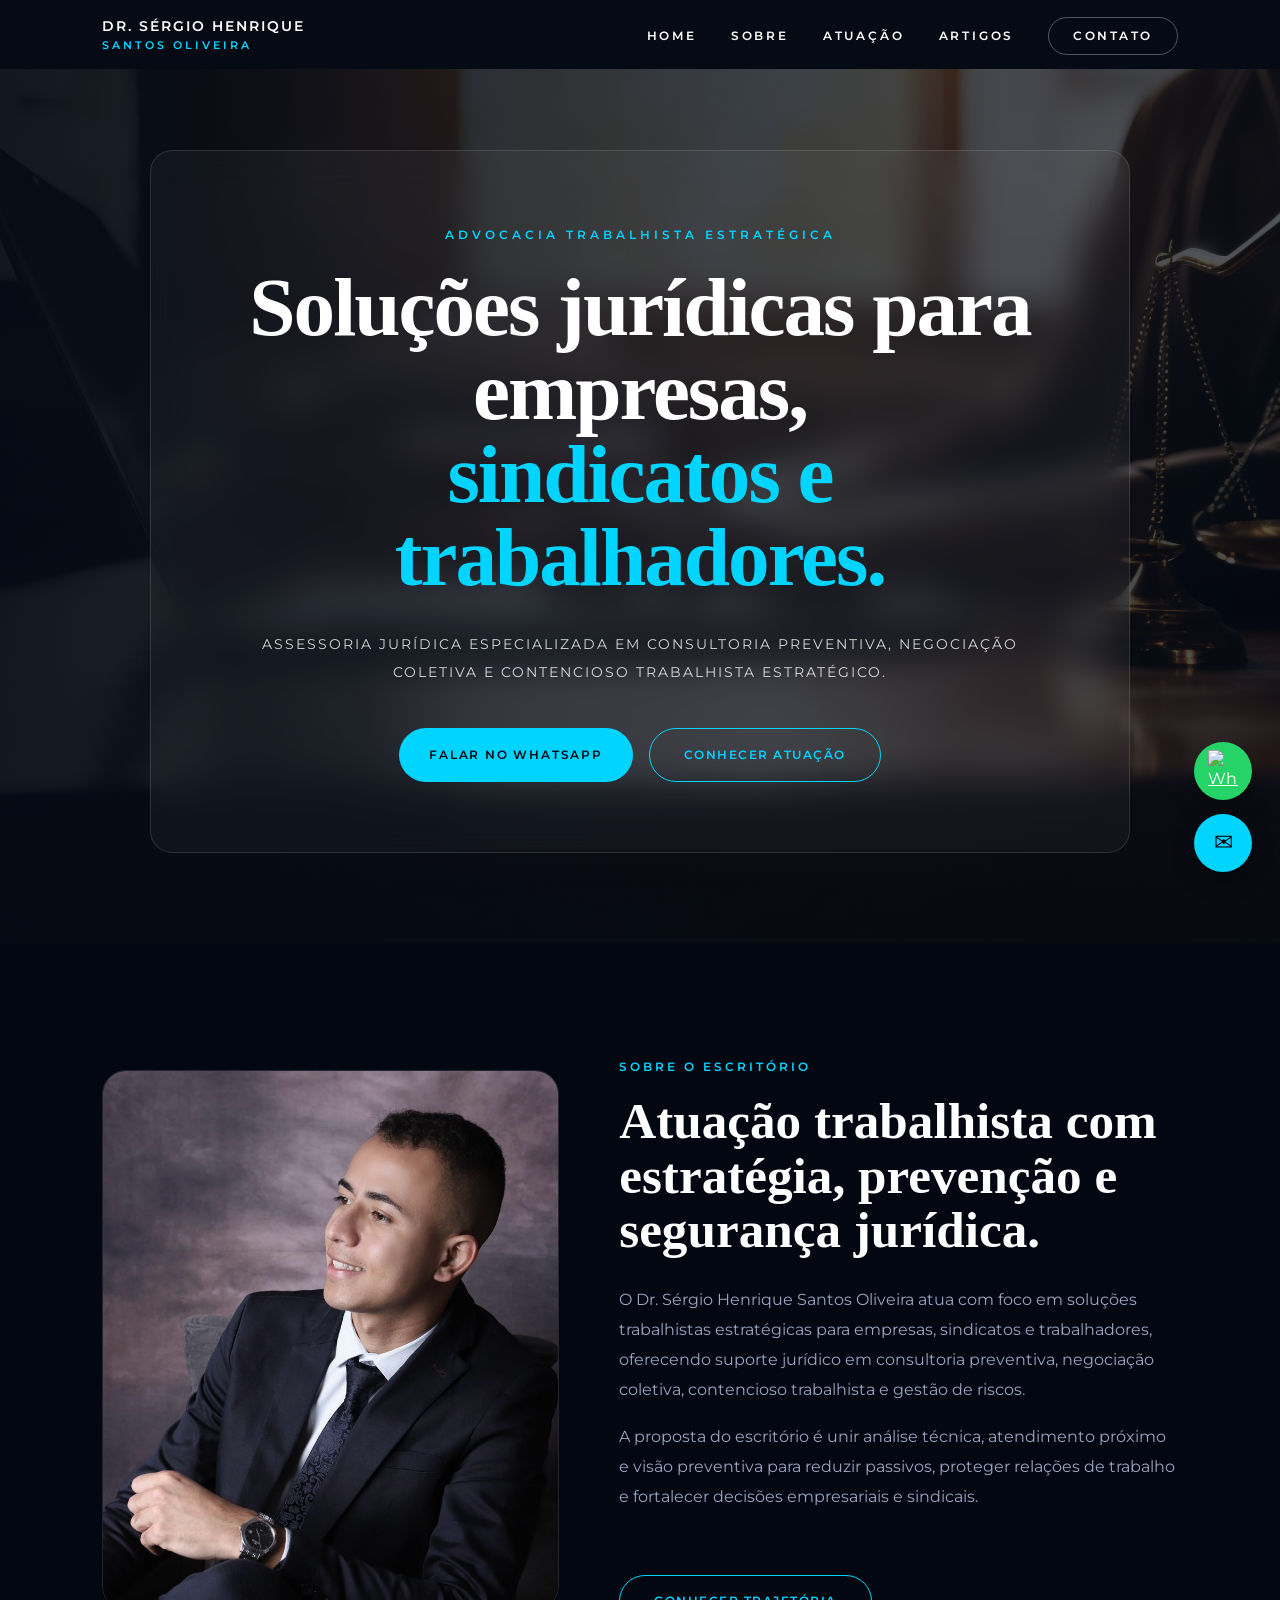
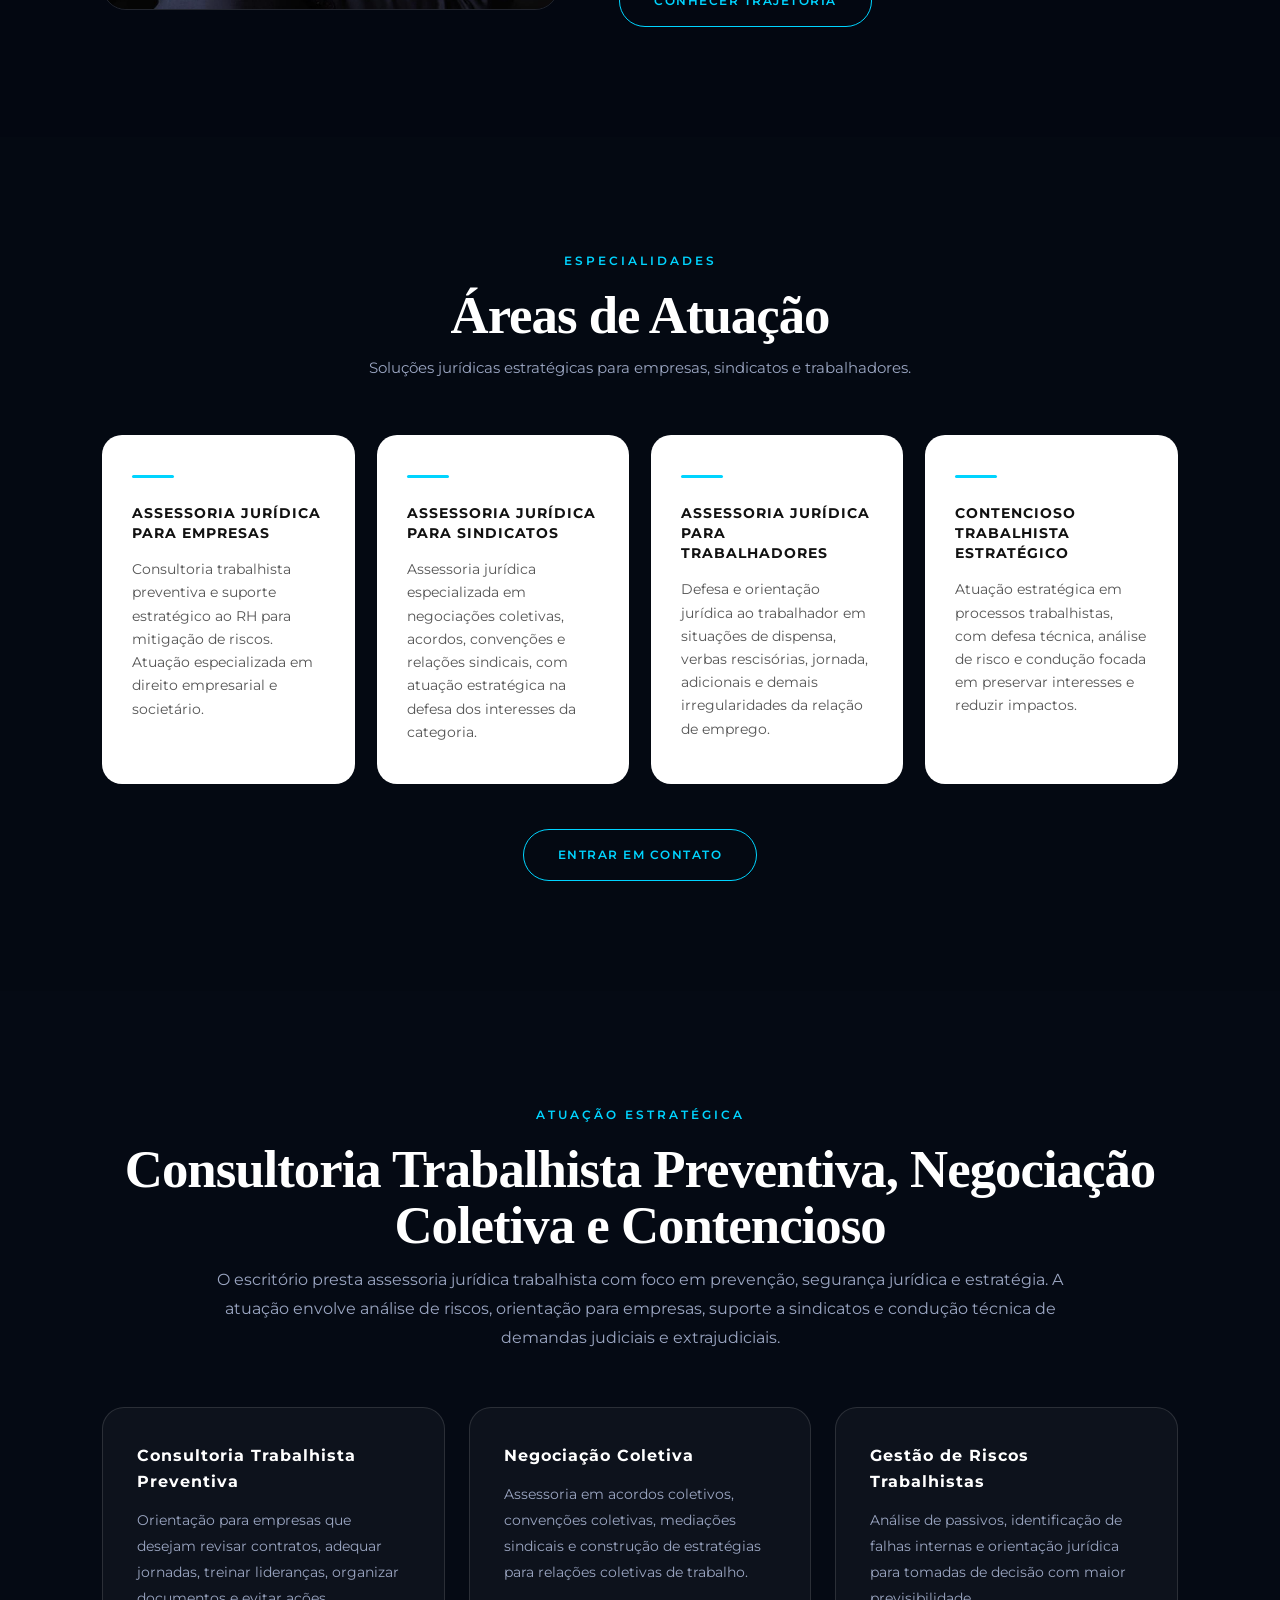
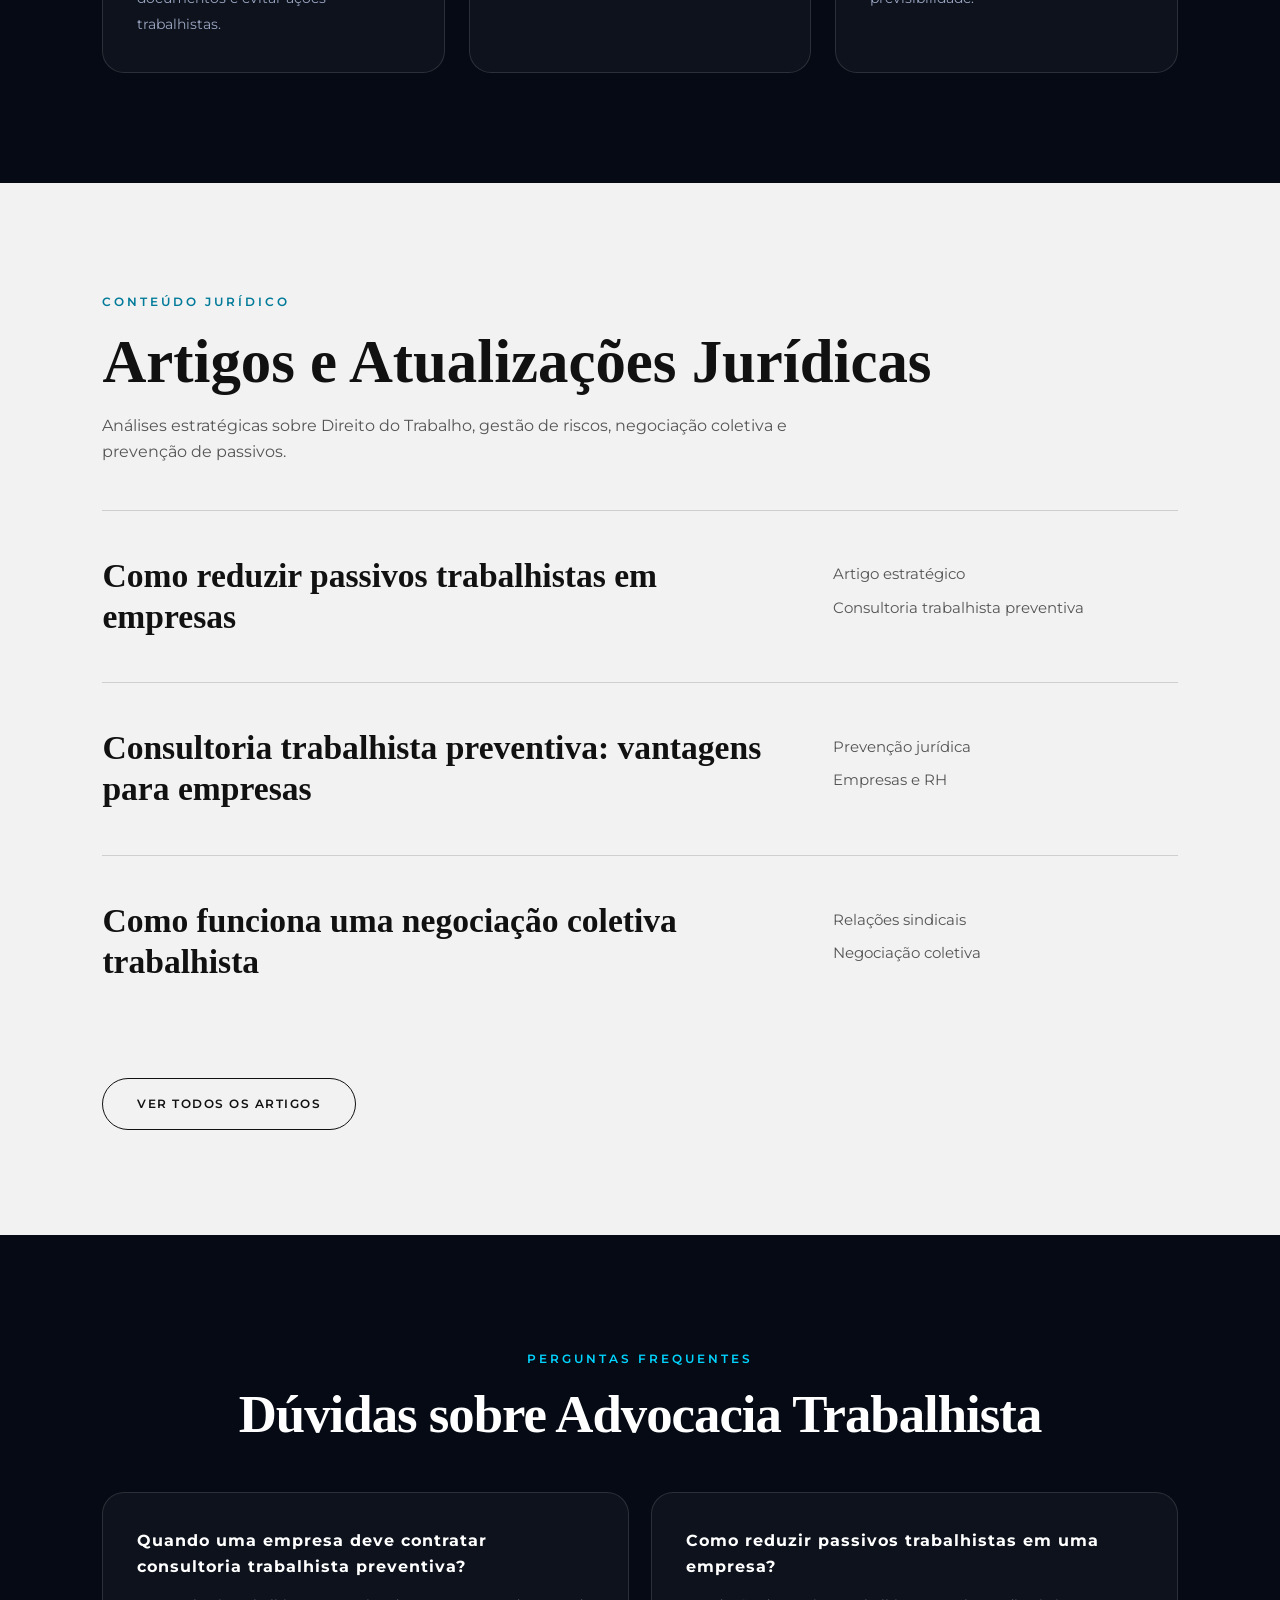
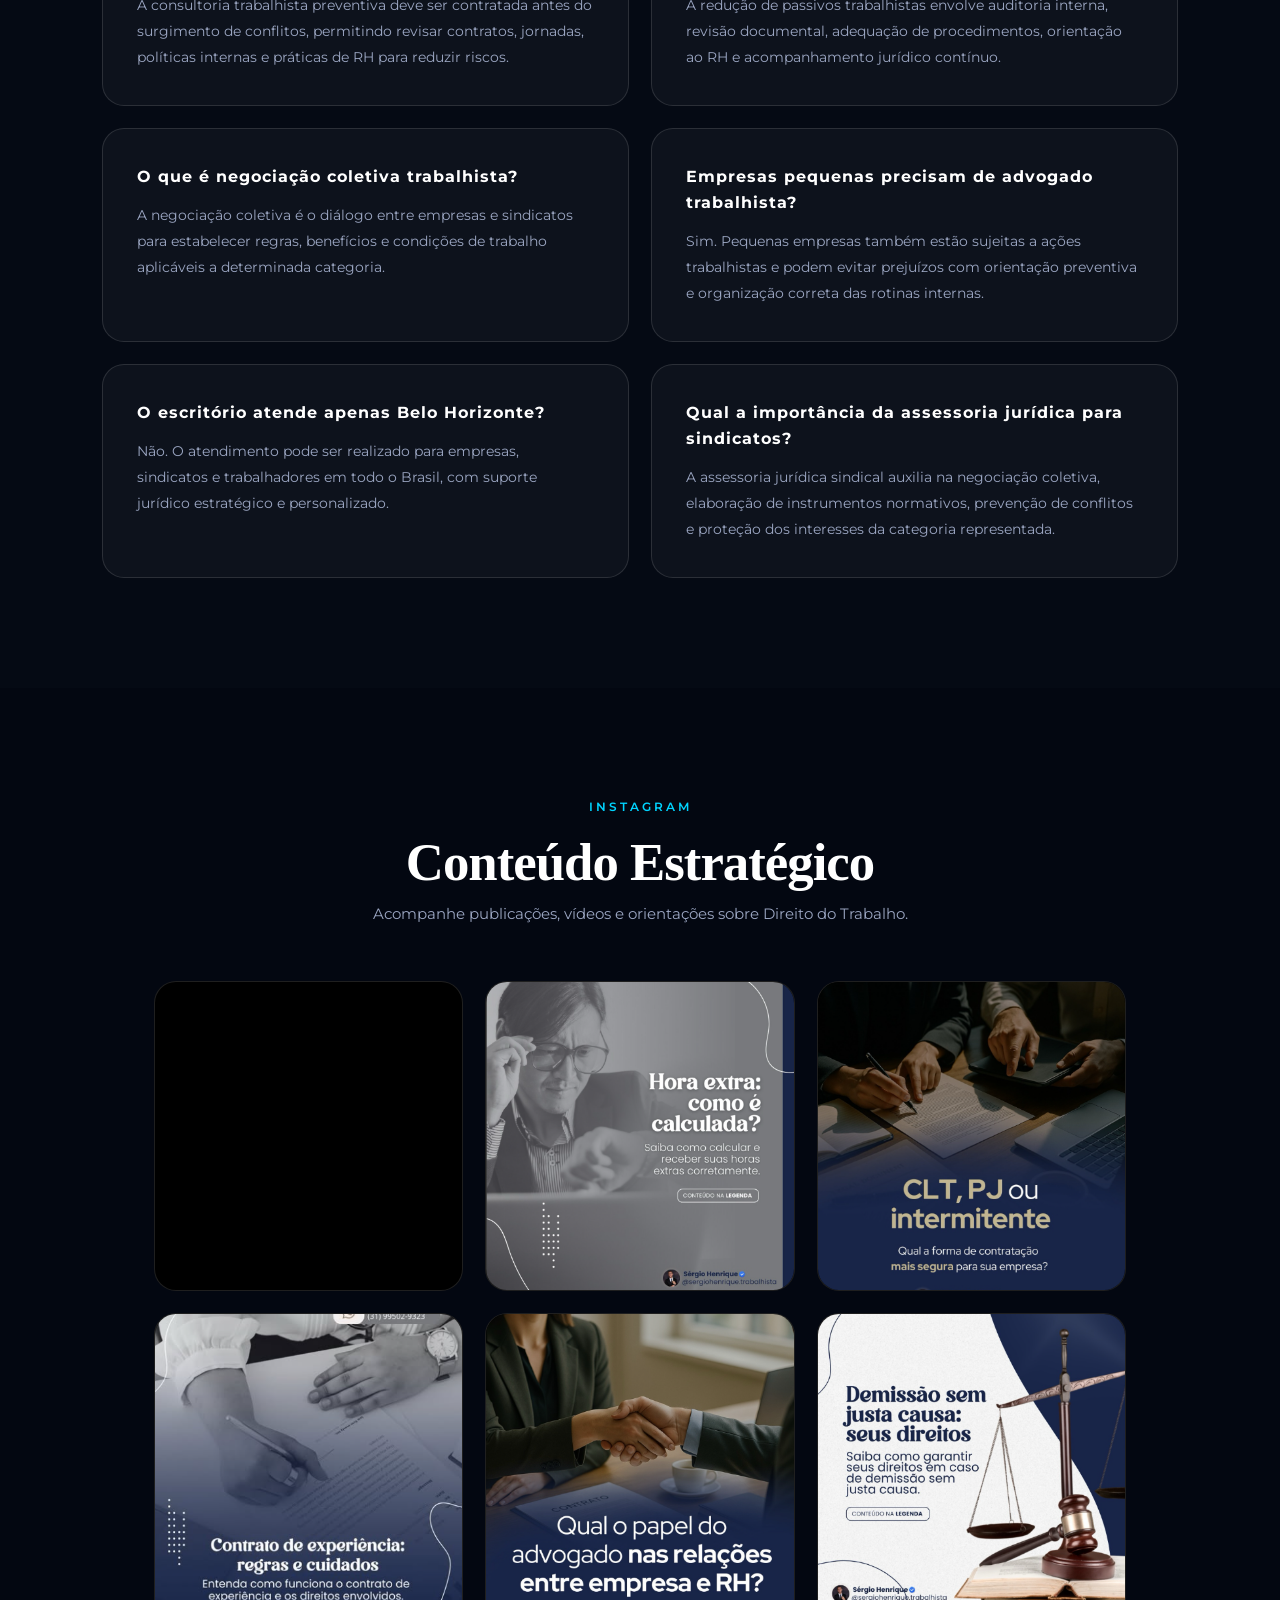
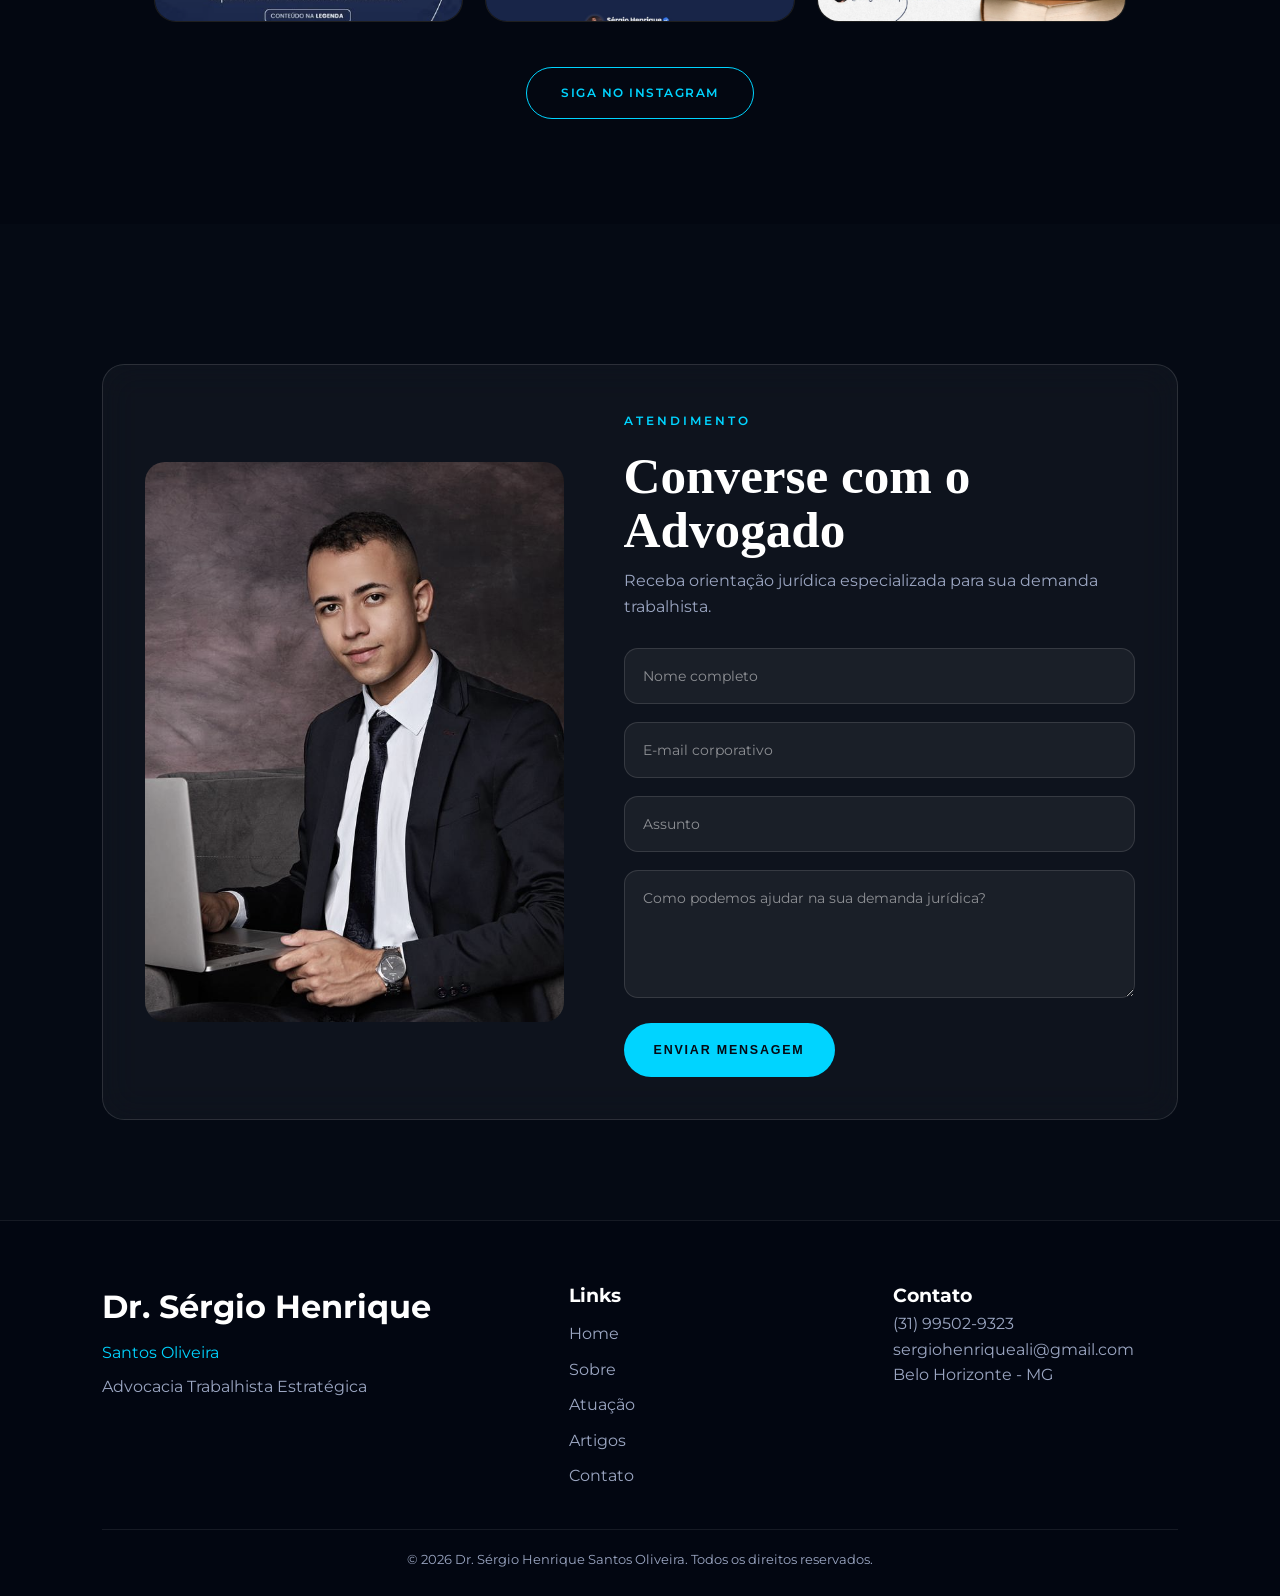
==== commit 43e15fce: "Add files via upload" ====
--- a/index.html
+++ b/index.html
@@ -132,11 +132,11 @@
 
             <div class="hero-buttons">
                 <a href="https://wa.me/5531995029323" target="_blank" class="btn-glow btn-main">
-                    Falar no WhatsApp
+                    FALAR NO WHATSAPP
                 </a>
 
                 <a href="servicos.html" class="btn-outline btn-secondary">
-                    Conhecer Atuação
+                    CONHECER ATUAÇÃO
                 </a>
             </div>
 
@@ -144,7 +144,7 @@
 
     </main>
 
-    <section class="authority-section">
+    <section class="authority-section reveal-premium">
 
         <div class="authority-container">
 
@@ -177,7 +177,7 @@
 
     </section>
 
-    <section class="areas-atuacao">
+    <section class="areas-atuacao reveal-premium">
 
         <span class="section-label">Especialidades</span>
 
@@ -235,7 +235,7 @@
 
     </section>
 
-    <section class="seo-section">
+    <section class="seo-section reveal-premium">
 
         <div class="seo-container">
 
@@ -336,7 +336,7 @@
 
     </section>
 
-    <section class="faq-section">
+    <section class="faq-section reveal-premium">
 
         <div class="faq-container">
 
@@ -402,7 +402,7 @@
 
     </section>
 
-    <section class="instagram-section">
+    <section class="instagram-section reveal-premium">
 
         <span class="section-label">Instagram</span>
 
--- a/style.css
+++ b/style.css
@@ -8,7 +8,7 @@
     --text-gray: #9ba6c2;
     --white: #ffffff;
     --black: #050a14;
-    --font-title: 'Cormorant Garamond', serif;
+    --font-title: 'Monstserrat', serif;
     --font-body: 'Montserrat', sans-serif;
 }
 
@@ -68,7 +68,7 @@
     text-transform: uppercase;
     letter-spacing: 2px;
     line-height: 1.15;
-    font-weight: 700;
+    font-weight: 600;
     font-size: 0.9rem;
 }
 
@@ -96,7 +96,7 @@
     color: var(--white);
     font-size: 0.72rem;
     letter-spacing: 2.8px;
-    font-weight: 700;
+    font-weight: 600;
     text-transform: uppercase;
     transition: 0.3s ease;
 }
@@ -125,7 +125,7 @@
     background: var(--cyan);
     border: none;
     padding: 16px 30px;
-    font-weight: 700;
+    font-weight: 600;
     color: var(--bg-dark);
     text-decoration: none;
     display: inline-flex;
@@ -159,7 +159,7 @@
     color: var(--cyan);
     text-decoration: none;
     font-size: 0.78rem;
-    font-weight: 700;
+    font-weight: 600;
     border-radius: 50px;
     display: inline-flex;
     justify-content: center;
@@ -192,7 +192,7 @@
     text-transform: uppercase;
     letter-spacing: 1.5px;
     font-size: 0.78rem;
-    font-weight: 700;
+    font-weight: 600;
     transition: 0.35s ease;
 }
 
@@ -217,7 +217,7 @@
     letter-spacing: 3px;
     text-transform: uppercase;
     margin-bottom: 18px;
-    font-weight: 700;
+    font-weight: 600;
 }
 
 .dark-label {
@@ -265,7 +265,7 @@
     text-transform: uppercase;
     letter-spacing: 4px;
     font-size: 0.72rem;
-    font-weight: 700;
+    font-weight: 600;
     margin-bottom: 22px;
 }
 
@@ -320,7 +320,7 @@
     width: 100%;
     height: 540px;
     object-fit: cover;
-    object-position: center 15%;
+    object-position: center 10%;
     border-radius: 24px;
     filter: grayscale(0.25);
     border: 1px solid var(--border);
@@ -673,7 +673,7 @@
     justify-content: center;
     opacity: 0;
     transition: 0.3s;
-    font-weight: 700;
+    font-weight: 600;
     color: white;
     letter-spacing: 1.5px;
     text-transform: uppercase;
@@ -906,22 +906,24 @@
 }
 
 .article-card-content span {
-    color: #007a99;
+    color: #044150;
     text-transform: uppercase;
     font-size: 0.72rem;
-    font-weight: 700;
+    font-weight: 600;
     letter-spacing: 2px;
 }
 
 .article-card-content h2 {
-    font-family: var(--font-title);
-    font-size: 1.9rem;
-    line-height: 1.1;
+    font-family: 'Montserrat', sans-serif;
+    font-size: 1.55rem;
+    font-weight: 500;
+    line-height: 1.35;
+    letter-spacing: -0.4px;
     margin: 14px 0;
 }
 
 .article-card-content p {
-    color: #555;
+    color: #2f2f2f;
     font-size: 0.92rem;
 }
 
@@ -956,7 +958,7 @@
     color: #007a99;
     text-transform: uppercase;
     letter-spacing: 2px;
-    font-weight: 700;
+    font-weight: 600;
     font-size: 0.75rem;
 }
 
@@ -1019,9 +1021,9 @@
 @media (max-width: 1000px) {
     .navbar {
         flex-direction: column;
-        align-items: center;
-        gap: 18px;
-        padding: 18px 5%;
+    align-items: center;
+    gap: 12px;
+    padding: 14px 5%;
     }
 
     .navbar-dark {
@@ -1035,7 +1037,8 @@
     }
 
     nav ul a {
-        font-size: 0.7rem;
+         font-size: 0.62rem;
+    letter-spacing: 1.6px;
     }
 
     .hero-glass {
@@ -1302,4 +1305,35 @@
 grid-template-columns:1fr;
 }
 
+}
+
+/* ANIMAÇÃO PREMIUM AO ROLAR */
+
+.reveal-premium {
+    opacity: 0;
+    transform: translateY(70px) scale(0.98);
+    filter: blur(8px);
+    transition: opacity 0.9s ease, transform 0.9s ease, filter 0.9s ease;
+}
+
+.reveal-premium.active {
+    opacity: 1;
+    transform: translateY(0) scale(1);
+    filter: blur(0);
+}
+
+.reveal-delay-1 {
+    transition-delay: 0.12s;
+}
+
+.reveal-delay-2 {
+    transition-delay: 0.24s;
+}
+
+.reveal-delay-3 {
+    transition-delay: 0.36s;
+}
+
+.reveal-delay-4 {
+    transition-delay: 0.48s;
 }
